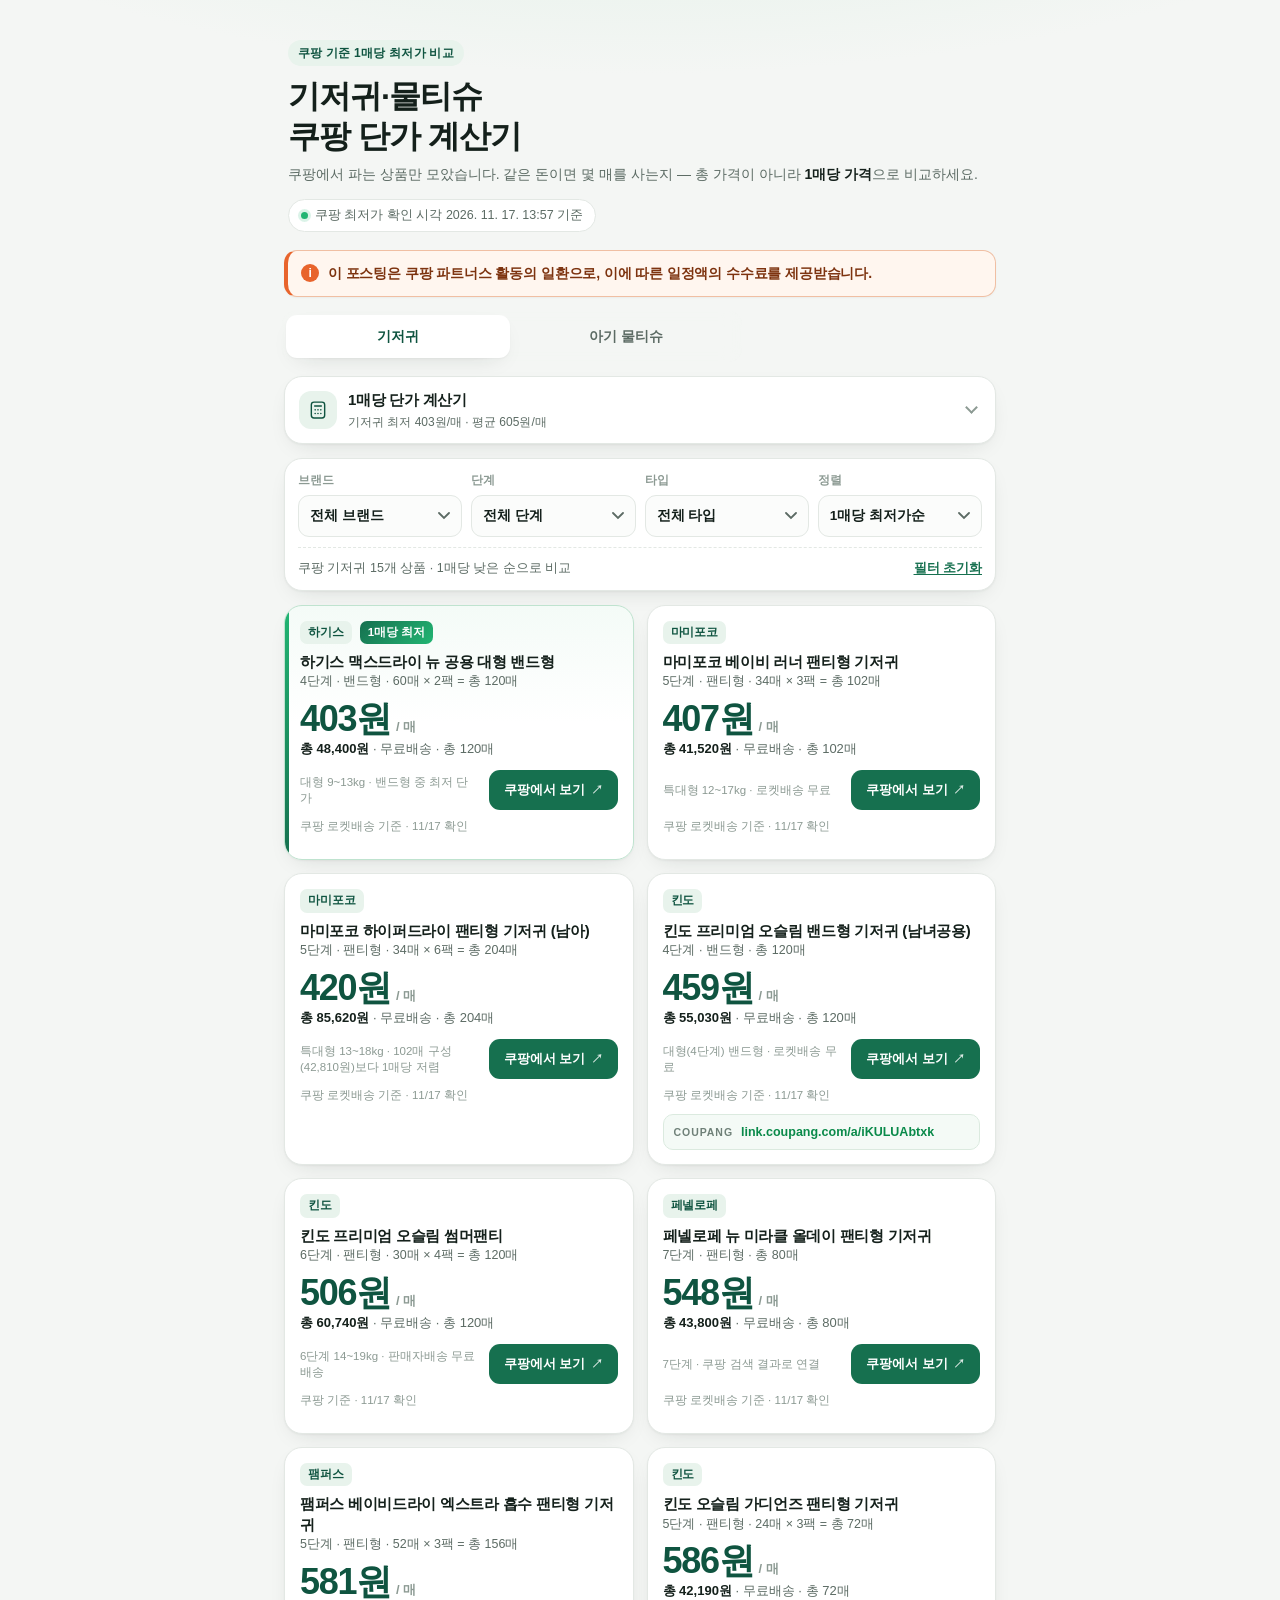
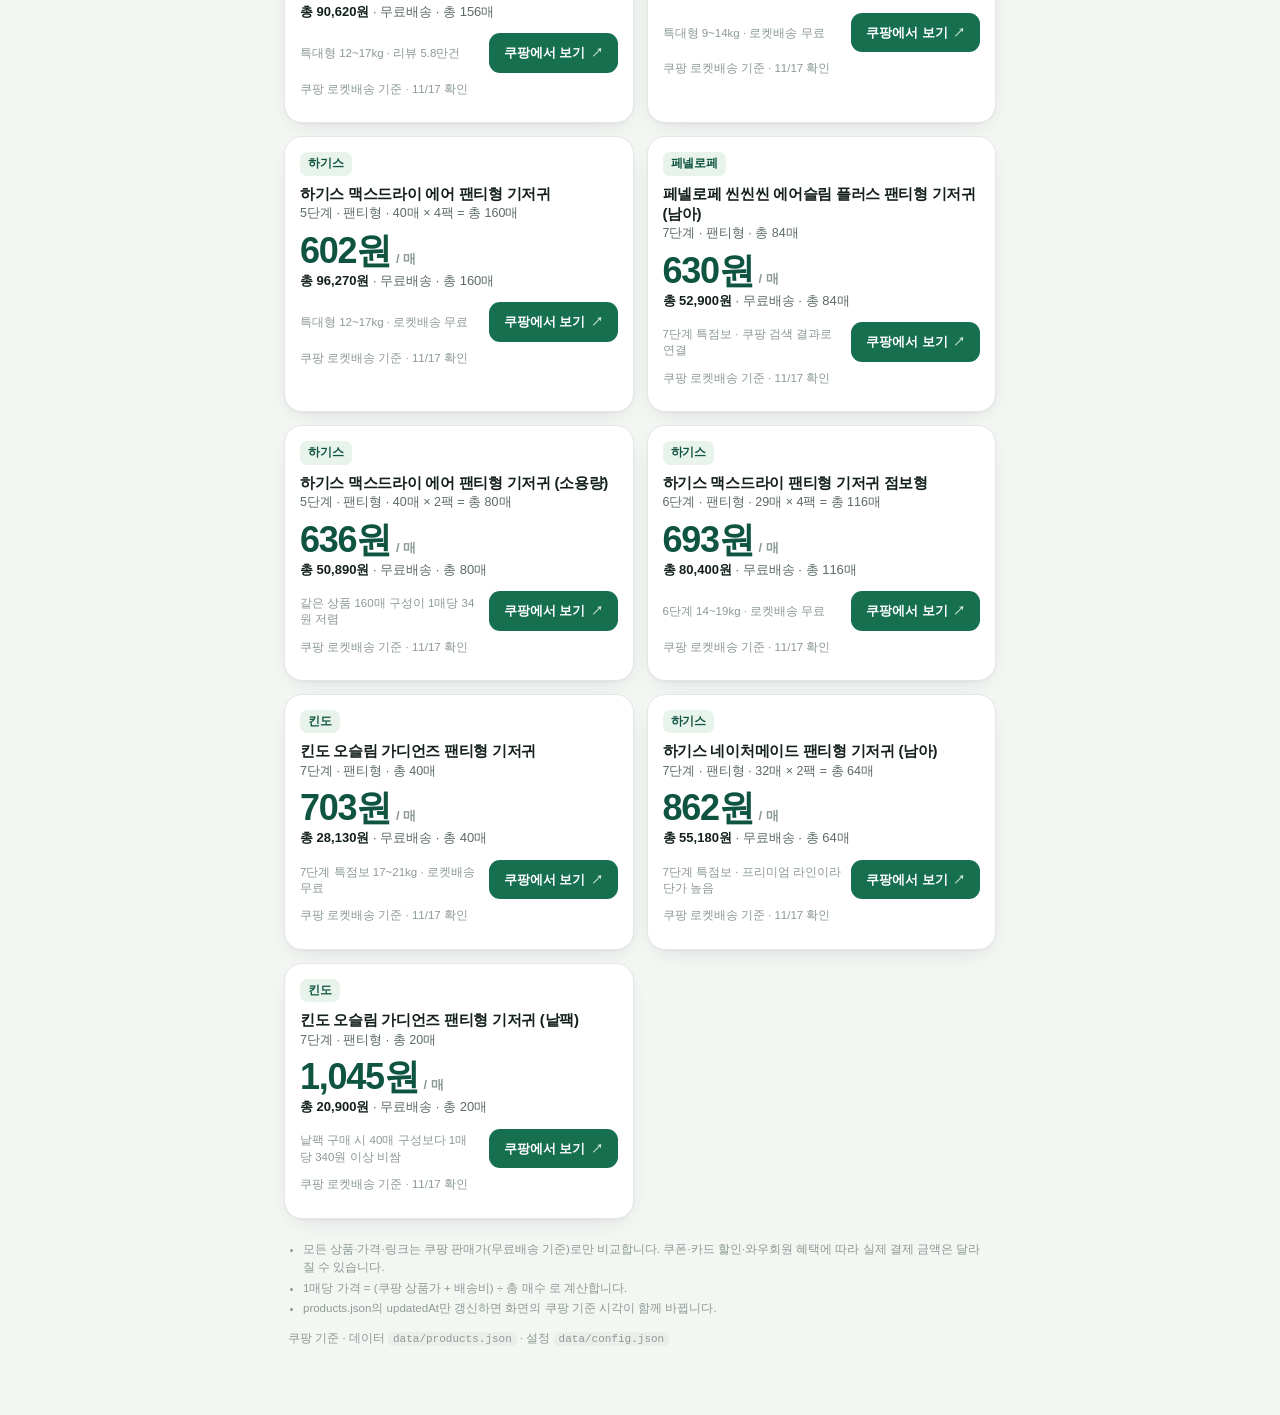
==== index.html @ 7a296650 "feat: SEO·Open Graph·JSON-LD 추가, 목록 위 접기형 1매당 단가 계산기로 개편 - index.html: title·description·keywords·ca" ====
<!DOCTYPE html>
<html lang="ko">
<head>
<meta charset="utf-8" />
<meta name="viewport" content="width=device-width, initial-scale=1, viewport-fit=cover" />
<title>기저귀·물티슈 1매당 단가 계산기 | 쿠팡 최저가 비교</title>
<meta name="description" content="쿠팡 기저귀·아기 물티슈 24개 상품을 1매당 가격으로 비교합니다. 마트 가격이나 장바구니 금액과 매수를 넣으면 1매당 단가를 바로 계산해 목록 최저가·평균과 견줘 보여 줍니다." />
<meta name="keywords" content="기저귀 단가 계산기, 기저귀 1매당 가격, 물티슈 단가 계산, 기저귀 최저가 비교, 쿠팡 기저귀 가격, 킨도 오슬림, 하기스, 팸퍼스, 아기 물티슈 가격" />
<meta name="robots" content="index,follow,max-image-preview:large" />
<meta name="theme-color" content="#1f7a5a" />
<link rel="canonical" href="https://diaper-deals-kr.vercel.app/" />

<meta property="og:type" content="website" />
<meta property="og:site_name" content="기저귀·물티슈 쿠팡 단가 비교" />
<meta property="og:locale" content="ko_KR" />
<meta property="og:title" content="기저귀·물티슈 1매당 단가 계산기 | 쿠팡 최저가 비교" />
<meta property="og:description" content="쿠팡 기저귀·아기 물티슈를 1매당 가격으로 비교하고, 마트 가격도 1매당 단가로 바로 계산해 최저가·평균과 견줘 보세요." />
<meta property="og:url" content="https://diaper-deals-kr.vercel.app/" />
<meta property="og:image" content="https://diaper-deals-kr.vercel.app/og-image.png" />
<meta property="og:image:type" content="image/png" />
<meta property="og:image:width" content="1200" />
<meta property="og:image:height" content="630" />
<meta property="og:image:alt" content="기저귀·물티슈 1매당 단가 계산기 미리보기" />

<meta name="twitter:card" content="summary_large_image" />
<meta name="twitter:title" content="기저귀·물티슈 1매당 단가 계산기 | 쿠팡 최저가 비교" />
<meta name="twitter:description" content="쿠팡 기저귀·아기 물티슈를 1매당 가격으로 비교하고, 마트 가격도 1매당 단가로 바로 계산해 보세요." />
<meta name="twitter:image" content="https://diaper-deals-kr.vercel.app/og-image.png" />
<meta name="twitter:image:alt" content="기저귀·물티슈 1매당 단가 계산기 미리보기" />

<link rel="icon" href="data:image/svg+xml,%3Csvg xmlns='http://www.w3.org/2000/svg' viewBox='0 0 100 100'%3E%3Ctext y='.9em' font-size='90'%3E%F0%9F%A7%B7%3C/text%3E%3C/svg%3E" />
<link rel="stylesheet" href="styles.css" />
<script type="application/ld+json">
{
  "@context": "https://schema.org",
  "@type": "WebApplication",
  "name": "기저귀·물티슈 1매당 단가 계산기",
  "alternateName": "기저귀·물티슈 쿠팡 단가 비교",
  "url": "https://diaper-deals-kr.vercel.app/",
  "description": "쿠팡에서 파는 기저귀와 아기 물티슈를 1매당 가격으로 비교하고, 마트 가격이나 장바구니 금액을 1매당 단가로 계산해 목록 최저가·평균과 견주는 웹 계산기입니다.",
  "image": "https://diaper-deals-kr.vercel.app/og-image.png",
  "applicationCategory": "UtilitiesApplication",
  "applicationSubCategory": "가격 비교 · 단가 계산",
  "operatingSystem": "Web (모바일·데스크톱)",
  "browserRequirements": "JavaScript",
  "inLanguage": "ko-KR",
  "isAccessibleForFree": true,
  "offers": {
    "@type": "Offer",
    "price": "0",
    "priceCurrency": "KRW"
  },
  "featureList": [
    "기저귀·아기 물티슈 1매당 가격 비교",
    "1매당 단가 직접 계산기",
    "브랜드·단계·타입 필터와 1매당 최저가 정렬",
    "쿠팡 상품 링크 연결과 쿠팡파트너스 고지"
  ]
}
</script>
</head>
<body>
<div class="wrap">
  <header class="hero">
    <p class="hero__eyebrow">쿠팡 기준 1매당 최저가 비교</p>
    <h1 class="hero__title">기저귀·물티슈<br />쿠팡 단가 계산기</h1>
    <p class="hero__desc">쿠팡에서 파는 상품만 모았습니다. 같은 돈이면 몇 매를 사는지 — 총 가격이 아니라 <strong>1매당 가격</strong>으로 비교하세요.</p>
    <div class="hero__meta">
      <span class="dot" aria-hidden="true"></span>
      <span id="updatedAt">불러오는 중…</span>
    </div>
  </header>

  <div id="partnersNotice" class="notice" hidden></div>

  <nav class="tabs" role="tablist" aria-label="카테고리">
    <button class="tab is-active" role="tab" aria-selected="true" data-category="diaper">기저귀</button>
    <button class="tab" role="tab" aria-selected="false" data-category="wipe">아기 물티슈</button>
  </nav>

  <section id="listView">
    <section class="calc" id="calcPanel" aria-labelledby="calcKicker">
      <button class="calc__toggle" id="calcToggle" type="button" aria-expanded="false" aria-controls="calcBody">
        <span class="calc__icon" aria-hidden="true">
          <svg viewBox="0 0 24 24" width="20" height="20" fill="none" stroke="#0f5440" stroke-width="1.7" stroke-linecap="round">
            <rect x="4" y="2.5" width="16" height="19" rx="3.2" />
            <path d="M8 7.2h8" />
            <circle cx="8.6" cy="11.8" r=".95" fill="#0f5440" stroke="none" />
            <circle cx="12" cy="11.8" r=".95" fill="#0f5440" stroke="none" />
            <circle cx="15.4" cy="11.8" r=".95" fill="#0f5440" stroke="none" />
            <circle cx="8.6" cy="16.2" r=".95" fill="#0f5440" stroke="none" />
            <circle cx="12" cy="16.2" r=".95" fill="#0f5440" stroke="none" />
            <circle cx="15.4" cy="16.2" r=".95" fill="#0f5440" stroke="none" />
          </svg>
        </span>
        <span class="calc__heading">
          <span class="calc__kicker" id="calcKicker">1매당 단가 계산기</span>
          <span class="calc__peek" id="calcPeek">마트 가격도 3초 만에 비교</span>
        </span>
        <span class="calc__chev" aria-hidden="true"></span>
      </button>

      <div class="calc__body" id="calcBody" hidden>
        <div class="calc__form">
          <label class="field field--wide">
            <span class="field__label">총 결제 금액(원, 배송비 포함)</span>
            <input id="calcPrice" class="input" type="number" inputmode="numeric" min="0" step="100" placeholder="예: 42900" />
          </label>

          <div class="calc__modes" role="group" aria-label="매수 입력 방식">
            <button class="calc__mode-btn is-active" type="button" data-mode="packs" aria-pressed="true">팩으로 입력</button>
            <button class="calc__mode-btn" type="button" data-mode="total" aria-pressed="false">총 매수로 입력</button>
          </div>

          <div class="calc__pairs" id="calcPackFields">
            <label class="field">
              <span class="field__label">팩당 매수</span>
              <input id="calcPerPack" class="input" type="number" inputmode="numeric" min="1" step="1" placeholder="예: 30" />
            </label>
            <label class="field">
              <span class="field__label">팩 수</span>
              <input id="calcPackCount" class="input" type="number" inputmode="numeric" min="1" step="1" value="1" />
            </label>
          </div>

          <label class="field field--wide" id="calcTotalField" hidden>
            <span class="field__label">총 매수</span>
            <input id="calcTotalCount" class="input" type="number" inputmode="numeric" min="1" step="1" placeholder="예: 120" />
          </label>
        </div>

        <div class="calc__result" id="calcResult" aria-live="polite">
          <p class="calc__hint">금액과 매수를 입력하면 1매당 가격과 비교 결과가 나옵니다.</p>
        </div>
        <p class="calc__basis" id="calcBasis"></p>
      </div>
    </section>

    <div class="filters" id="filters">
      <div class="filters__row">
        <label class="field">
          <span class="field__label">브랜드</span>
          <select id="filterBrand" class="select"></select>
        </label>
        <label class="field" id="stageField">
          <span class="field__label">단계</span>
          <select id="filterStage" class="select"></select>
        </label>
        <label class="field" id="typeField">
          <span class="field__label">타입</span>
          <select id="filterType" class="select"></select>
        </label>
        <label class="field" id="formField" hidden>
          <span class="field__label">형태</span>
          <select id="filterForm" class="select"></select>
        </label>
        <label class="field field--sort">
          <span class="field__label">정렬</span>
          <select id="sortBy" class="select">
            <option value="unit">1매당 최저가순</option>
            <option value="total">총 구매가순</option>
            <option value="updated">최신 갱신순</option>
          </select>
        </label>
      </div>
      <div class="filters__summary">
        <span id="resultCount">–</span>
        <button id="resetFilters" class="link" type="button">필터 초기화</button>
      </div>
    </div>

    <ul id="cards" class="cards" aria-live="polite"></ul>
    <p id="emptyState" class="empty" hidden>조건에 맞는 상품이 없습니다. 필터를 바꿔 보세요.</p>
  </section>

  <footer class="foot">
    <ul id="footNotes" class="foot__notes"></ul>
    <p class="foot__src">쿠팡 기준 · 데이터 <code>data/products.json</code> · 설정 <code>data/config.json</code></p>
  </footer>
</div>
<script src="app.js" defer></script>
</body>
</html>
---- styles.css ----
:root {
  --bg: #f4f6f4;
  --surface: #ffffff;
  --ink: #14201b;
  --ink-soft: #5c6b64;
  --ink-faint: #8c9a93;
  --line: #e3e8e4;
  --brand: #16704f;
  --brand-deep: #0f5440;
  --brand-tint: #e8f3ec;
  --accent: #e8642c;
  --accent-tint: #fdeee6;
  --radius: 18px;
  --shadow: 0 1px 2px rgba(20, 32, 27, .04), 0 8px 24px -12px rgba(20, 32, 27, .18);
}

* { box-sizing: border-box; }

/* .field 등 display 규칙이 [hidden]을 덮어쓰지 않도록 */
[hidden] { display: none !important; }

html { -webkit-text-size-adjust: 100%; }

body {
  margin: 0;
  background:
    radial-gradient(1200px 420px at 50% -220px, #dcefe3 0%, rgba(220, 239, 227, 0) 70%),
    var(--bg);
  color: var(--ink);
  font-family: -apple-system, BlinkMacSystemFont, "Apple SD Gothic Neo", "Pretendard",
    "Noto Sans KR", "Malgun Gothic", "Segoe UI", Roboto, sans-serif;
  font-size: 15px;
  line-height: 1.5;
  -webkit-font-smoothing: antialiased;
}

.wrap {
  max-width: 760px;
  margin: 0 auto;
  padding: 22px 16px calc(40px + env(safe-area-inset-bottom));
}

/* ---------- hero ---------- */
.hero { padding: 6px 4px 18px; }

.hero__eyebrow {
  display: inline-block;
  margin: 0 0 10px;
  padding: 4px 10px;
  border-radius: 999px;
  background: var(--brand-tint);
  color: var(--brand-deep);
  font-size: 12px;
  font-weight: 700;
  letter-spacing: .02em;
}

.hero__title {
  margin: 0 0 8px;
  font-size: 26px;
  line-height: 1.25;
  letter-spacing: -.03em;
  font-weight: 800;
}

.hero__desc {
  margin: 0 0 14px;
  color: var(--ink-soft);
  font-size: 14px;
}

.hero__desc strong { color: var(--ink); }

.hero__meta {
  display: inline-flex;
  align-items: center;
  gap: 7px;
  padding: 6px 12px;
  border-radius: 999px;
  background: #fff;
  border: 1px solid var(--line);
  color: var(--ink-soft);
  font-size: 12.5px;
  font-variant-numeric: tabular-nums;
}

.dot {
  width: 7px; height: 7px;
  border-radius: 50%;
  background: #22b573;
  box-shadow: 0 0 0 3px rgba(34, 181, 115, .16);
}

/* ---------- tabs ---------- */
.tabs {
  position: sticky;
  top: 0;
  z-index: 20;
  display: grid;
  grid-template-columns: repeat(2, 1fr);
  gap: 4px;
  margin: 0 -2px 14px;
  padding: 4px;
  background: rgba(244, 246, 244, .92);
  backdrop-filter: blur(10px);
  border-radius: 14px;
}

.tab {
  appearance: none;
  border: 0;
  background: transparent;
  color: var(--ink-soft);
  font: inherit;
  font-size: 14px;
  font-weight: 700;
  padding: 11px 6px;
  border-radius: 11px;
  cursor: pointer;
  transition: background .15s ease, color .15s ease, box-shadow .15s ease;
  white-space: nowrap;
}

.tab:hover { color: var(--ink); }

.tab.is-active {
  background: var(--surface);
  color: var(--brand-deep);
  box-shadow: var(--shadow);
}

/* ---------- notice (쿠팡 파트너스 필수 고지) ---------- */
.notice {
  position: relative;
  margin: 0 0 14px;
  padding: 12px 14px 12px 40px;
  border-radius: 13px;
  background: #fff6ef;
  border: 1px solid #f0bfa3;
  border-left: 4px solid var(--accent);
  color: #7d330f;
  font-size: 13.5px;
  font-weight: 700;
  line-height: 1.5;
  letter-spacing: -.01em;
  word-break: keep-all;
  box-shadow: 0 1px 2px rgba(20, 32, 27, .04);
}

.notice::before {
  content: "i";
  position: absolute;
  left: 13px;
  top: 50%;
  transform: translateY(-50%);
  width: 18px;
  height: 18px;
  border-radius: 50%;
  background: var(--accent);
  color: #fff;
  font-size: 12px;
  font-weight: 800;
  font-style: normal;
  line-height: 18px;
  text-align: center;
}

/* ---------- filters ---------- */
.filters {
  background: var(--surface);
  border: 1px solid var(--line);
  border-radius: var(--radius);
  padding: 13px 13px 10px;
  box-shadow: var(--shadow);
  margin-bottom: 14px;
}

.filters__row {
  display: grid;
  grid-template-columns: repeat(auto-fit, minmax(150px, 1fr));
  gap: 9px;
}

.field { display: flex; flex-direction: column; gap: 5px; min-width: 0; }

.field--wide { grid-column: span 2; }

.field__label {
  font-size: 11.5px;
  font-weight: 700;
  color: var(--ink-faint);
  letter-spacing: .01em;
}

.select, .input {
  width: 100%;
  appearance: none;
  padding: 10px 30px 10px 11px;
  border: 1px solid var(--line);
  border-radius: 11px;
  background: #fbfcfb url("data:image/svg+xml,%3Csvg xmlns='http://www.w3.org/2000/svg' width='12' height='8' viewBox='0 0 12 8'%3E%3Cpath d='M1 1l5 5 5-5' stroke='%235c6b64' stroke-width='1.8' fill='none' stroke-linecap='round'/%3E%3C/svg%3E") no-repeat right 11px center;
  color: var(--ink);
  font: inherit;
  font-size: 13.5px;
  font-weight: 600;
  cursor: pointer;
}

.input {
  appearance: auto;
  padding: 11px;
  background-image: none;
  cursor: text;
  font-weight: 600;
  font-variant-numeric: tabular-nums;
}

.select:focus-visible, .input:focus-visible, .tab:focus-visible, .buy:focus-visible, .link:focus-visible,
.calc__toggle:focus-visible, .calc__mode-btn:focus-visible {
  outline: 2px solid var(--brand);
  outline-offset: 2px;
}

.filters__summary {
  display: flex;
  align-items: center;
  justify-content: space-between;
  gap: 10px;
  margin-top: 10px;
  padding-top: 9px;
  border-top: 1px dashed var(--line);
  font-size: 12.5px;
  color: var(--ink-soft);
}

.link {
  border: 0;
  background: none;
  padding: 2px 0;
  color: var(--brand);
  font: inherit;
  font-size: 12.5px;
  font-weight: 700;
  cursor: pointer;
  text-decoration: underline;
  text-underline-offset: 2px;
}

/* ---------- cards ---------- */
.cards {
  list-style: none;
  margin: 0;
  padding: 0;
  display: grid;
  gap: 11px;
}

.card {
  position: relative;
  background: var(--surface);
  border: 1px solid var(--line);
  border-radius: var(--radius);
  padding: 15px 15px 14px;
  box-shadow: var(--shadow);
  overflow: hidden;
}

.card--best {
  border-color: #bfe3cf;
  background: linear-gradient(180deg, #f4fbf7 0%, #ffffff 46%);
}

.card--best::before {
  content: "";
  position: absolute;
  inset: 0 auto 0 0;
  width: 4px;
  background: linear-gradient(180deg, #22b573, #16704f);
}

.card__top {
  display: flex;
  align-items: flex-start;
  gap: 8px;
  margin-bottom: 8px;
}

.badge {
  flex: none;
  padding: 3px 8px;
  border-radius: 7px;
  background: var(--brand-tint);
  color: var(--brand-deep);
  font-size: 11.5px;
  font-weight: 800;
  letter-spacing: -.01em;
}

.badge--best {
  background: linear-gradient(135deg, #16704f, #22b573);
  color: #fff;
}

.badge--muted {
  background: #f1f3f1;
  color: var(--ink-soft);
}

.card__name {
  margin: 0;
  font-size: 15px;
  font-weight: 700;
  letter-spacing: -.02em;
  line-height: 1.35;
}

.card__spec {
  margin: 0 0 10px;
  color: var(--ink-soft);
  font-size: 12.5px;
  font-variant-numeric: tabular-nums;
}

.card__unit {
  display: flex;
  align-items: baseline;
  gap: 5px;
  margin: 0 0 2px;
}

.card__unit strong {
  font-size: 33px;
  line-height: 1;
  font-weight: 800;
  letter-spacing: -.035em;
  color: var(--brand-deep);
  font-variant-numeric: tabular-nums;
}

.card__unit span {
  font-size: 13px;
  font-weight: 700;
  color: var(--ink-faint);
}

.card__total {
  margin: 0 0 12px;
  font-size: 13px;
  color: var(--ink-soft);
  font-variant-numeric: tabular-nums;
}

.card__total b {
  color: var(--ink);
  font-weight: 700;
}

.card__foot {
  display: flex;
  align-items: center;
  justify-content: space-between;
  gap: 10px;
}

.card__note {
  font-size: 11.5px;
  color: var(--ink-faint);
  line-height: 1.4;
  min-width: 0;
}

/* 카드 안 제휴 링크 표기: COUPANG / link.coupang.com/... */
.card__partner {
  display: flex;
  align-items: baseline;
  gap: 8px;
  margin-top: 8px;
  padding: 8px 10px;
  border: 1px solid #dbeadf;
  border-radius: 10px;
  background: #f4faf6;
}

.card__partner-brand {
  flex: none;
  font-size: 10.5px;
  font-weight: 800;
  letter-spacing: .09em;
  color: #6f8078;
  line-height: 1.5;
}

.card__partner-url {
  min-width: 0;
  color: #0a8a4a;
  font-size: 12.5px;
  font-weight: 700;
  line-height: 1.45;
  text-decoration: none;
  word-break: break-all;
}

.card__partner-url:hover { text-decoration: underline; text-underline-offset: 2px; }

.card__partner-url:focus-visible {
  outline: 2px solid var(--brand);
  outline-offset: 2px;
  border-radius: 4px;
}

.buy {
  flex: none;
  display: inline-flex;
  align-items: center;
  gap: 5px;
  padding: 10px 15px;
  border-radius: 11px;
  background: var(--brand);
  color: #fff;
  font-size: 13px;
  font-weight: 700;
  text-decoration: none;
  white-space: nowrap;
  transition: background .15s ease, transform .1s ease;
}

.buy:hover { background: var(--brand-deep); }
.buy:active { transform: translateY(1px); }
.buy::after { content: "↗"; font-size: 12px; opacity: .85; }

.empty {
  margin: 26px 0;
  text-align: center;
  color: var(--ink-faint);
  font-size: 13.5px;
}

/* ---------- calculator (접기/펼치기 패널) ---------- */
.calc {
  margin-bottom: 14px;
  background: var(--surface);
  border: 1px solid var(--line);
  border-radius: var(--radius);
  box-shadow: var(--shadow);
  overflow: hidden;
}

.calc__toggle {
  display: flex;
  align-items: center;
  gap: 11px;
  width: 100%;
  padding: 12px 14px;
  border: 0;
  background: none;
  font: inherit;
  color: inherit;
  text-align: left;
  cursor: pointer;
}

.calc.is-open .calc__toggle { background: #f7faf8; }

.calc__icon {
  flex: none;
  width: 38px;
  height: 38px;
  border-radius: 12px;
  background: var(--brand-tint);
  display: grid;
  place-items: center;
  font-size: 18px;
  line-height: 1;
}

.calc__heading {
  display: flex;
  flex-direction: column;
  gap: 2px;
  flex: 1 1 auto;
  min-width: 0;
}

.calc__kicker {
  font-size: 15px;
  font-weight: 800;
  letter-spacing: -.02em;
  color: var(--ink);
}

.calc__toggle:hover .calc__kicker { color: var(--brand-deep); }

.calc__peek {
  font-size: 12px;
  color: var(--ink-soft);
  font-variant-numeric: tabular-nums;
  white-space: nowrap;
  overflow: hidden;
  text-overflow: ellipsis;
}

.calc__chev {
  flex: none;
  width: 9px;
  height: 9px;
  margin: -5px 5px 0 0;
  border-right: 2px solid var(--ink-faint);
  border-bottom: 2px solid var(--ink-faint);
  transform: rotate(45deg);
  transition: transform .18s ease, margin .18s ease;
}

.calc.is-open .calc__chev {
  transform: rotate(-135deg);
  margin-top: 5px;
}

.calc__body {
  padding: 13px 14px 14px;
  border-top: 1px solid var(--line);
  background: #fcfdfc;
}

.calc__form {
  display: grid;
  grid-template-columns: repeat(2, minmax(0, 1fr));
  gap: 9px;
  margin-bottom: 12px;
}

.calc__modes {
  grid-column: span 2;
  display: flex;
  gap: 4px;
  padding: 4px;
  margin-bottom: 2px;
  border-radius: 11px;
  background: #eef2ef;
}

.calc__mode-btn {
  flex: 1;
  appearance: none;
  border: 0;
  border-radius: 8px;
  background: transparent;
  color: var(--ink-soft);
  font: inherit;
  font-size: 12.5px;
  font-weight: 700;
  padding: 7px 4px;
  cursor: pointer;
  transition: background .15s ease, color .15s ease;
}

.calc__mode-btn.is-active {
  background: #fff;
  color: var(--brand-deep);
  box-shadow: 0 1px 2px rgba(20, 32, 27, .09);
}

.calc__pairs {
  grid-column: span 2;
  display: grid;
  grid-template-columns: repeat(2, minmax(0, 1fr));
  gap: 9px;
}

.calc__result {
  border-radius: 14px;
  background: #fff;
  border: 1px solid var(--line);
  padding: 14px;
}

.calc__hint {
  margin: 0;
  color: var(--ink-faint);
  font-size: 13px;
}

.calc__unit {
  display: flex;
  align-items: baseline;
  gap: 5px;
  margin: 0 0 4px;
}

.calc__unit strong {
  font-size: 30px;
  font-weight: 800;
  letter-spacing: -.035em;
  color: var(--brand-deep);
  font-variant-numeric: tabular-nums;
  line-height: 1.05;
}

.calc__unit span { font-size: 13px; font-weight: 700; color: var(--ink-faint); }

.calc__line {
  margin: 0;
  font-size: 13px;
  color: var(--ink-soft);
  font-variant-numeric: tabular-nums;
}

.calc__compare {
  display: grid;
  grid-template-columns: repeat(3, minmax(0, 1fr));
  gap: 7px;
  margin-top: 12px;
}

.calc__cmp {
  padding: 8px 9px;
  border: 1px solid var(--line);
  border-radius: 11px;
  background: #fbfcfb;
}

.calc__cmp span {
  display: block;
  font-size: 11px;
  font-weight: 700;
  color: var(--ink-faint);
  letter-spacing: -.01em;
}

.calc__cmp b {
  display: block;
  margin-top: 2px;
  font-size: 15px;
  font-weight: 800;
  letter-spacing: -.025em;
  font-variant-numeric: tabular-nums;
}

.calc__cmp--mine {
  background: var(--brand-tint);
  border-color: #bfe3cf;
}

.calc__cmp--mine b { color: var(--brand-deep); }
.calc__cmp--best b { color: #0d7a4d; }
.calc__cmp--avg b { color: var(--ink-soft); }

.calc__verdict {
  margin: 9px 0 0;
  padding: 9px 11px;
  border-radius: 10px;
  font-size: 13px;
  font-weight: 700;
  line-height: 1.45;
}

.calc__verdict--good { background: var(--brand-tint); color: var(--brand-deep); }
.calc__verdict--bad { background: var(--accent-tint); color: #8a3a12; }
.calc__verdict--even { background: #f1f3f1; color: var(--ink-soft); }

.calc__basis {
  margin: 11px 2px 0;
  color: var(--ink-faint);
  font-size: 11.5px;
  line-height: 1.45;
}

/* ---------- footer ---------- */
.foot {
  margin-top: 22px;
  padding: 0 4px;
  color: var(--ink-faint);
  font-size: 11.5px;
  line-height: 1.55;
}

.foot__notes {
  margin: 0 0 10px;
  padding-left: 15px;
}

.foot__notes li { margin-bottom: 3px; }

.foot__src code {
  background: #eceeec;
  border-radius: 5px;
  padding: 1px 5px;
  font-size: 11px;
}

/* ---------- wider screens ---------- */
@media (min-width: 700px) {
  .wrap { padding: 34px 24px 56px; }
  .hero__title { font-size: 32px; }
  .notice { font-size: 14px; }
  .tabs { max-width: 460px; }
  .cards { grid-template-columns: repeat(2, minmax(0, 1fr)); gap: 13px; }
  .card__unit strong { font-size: 36px; }
}

@media (prefers-reduced-motion: reduce) {
  * { transition: none !important; }
}
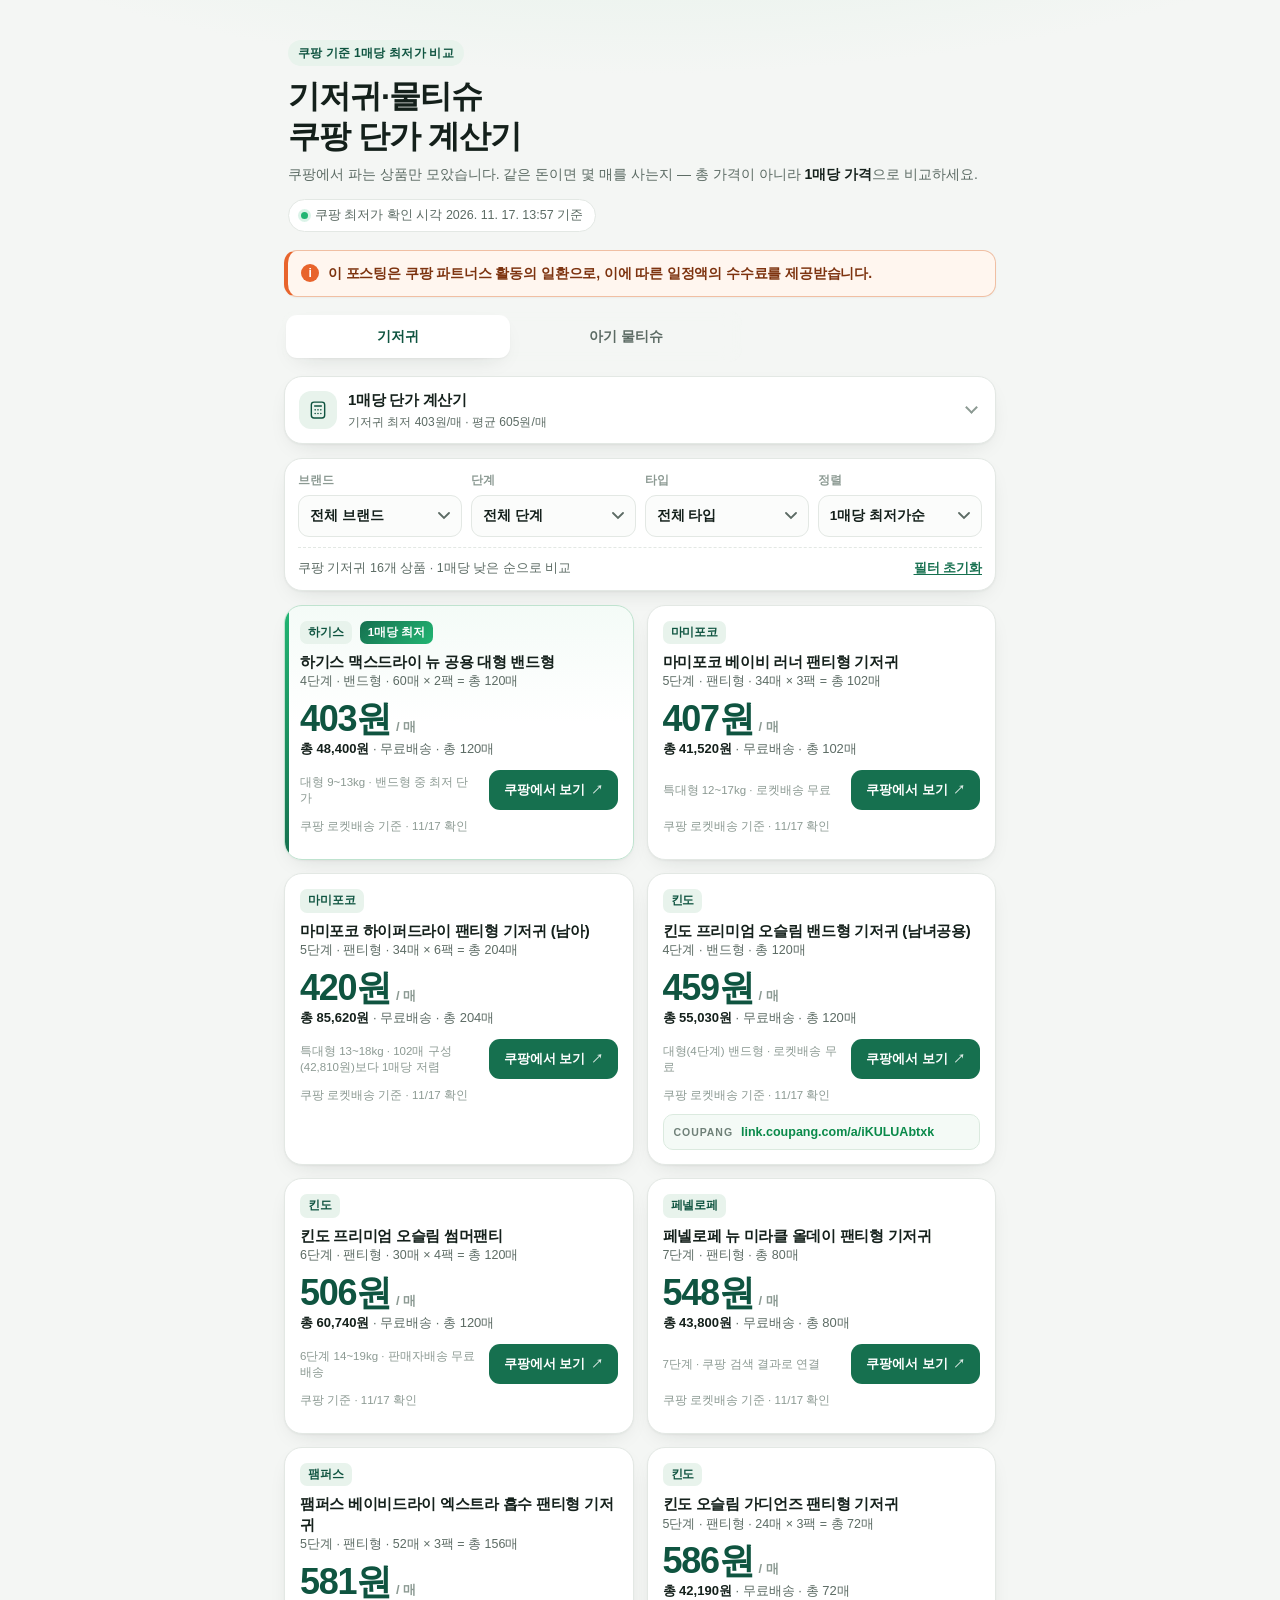
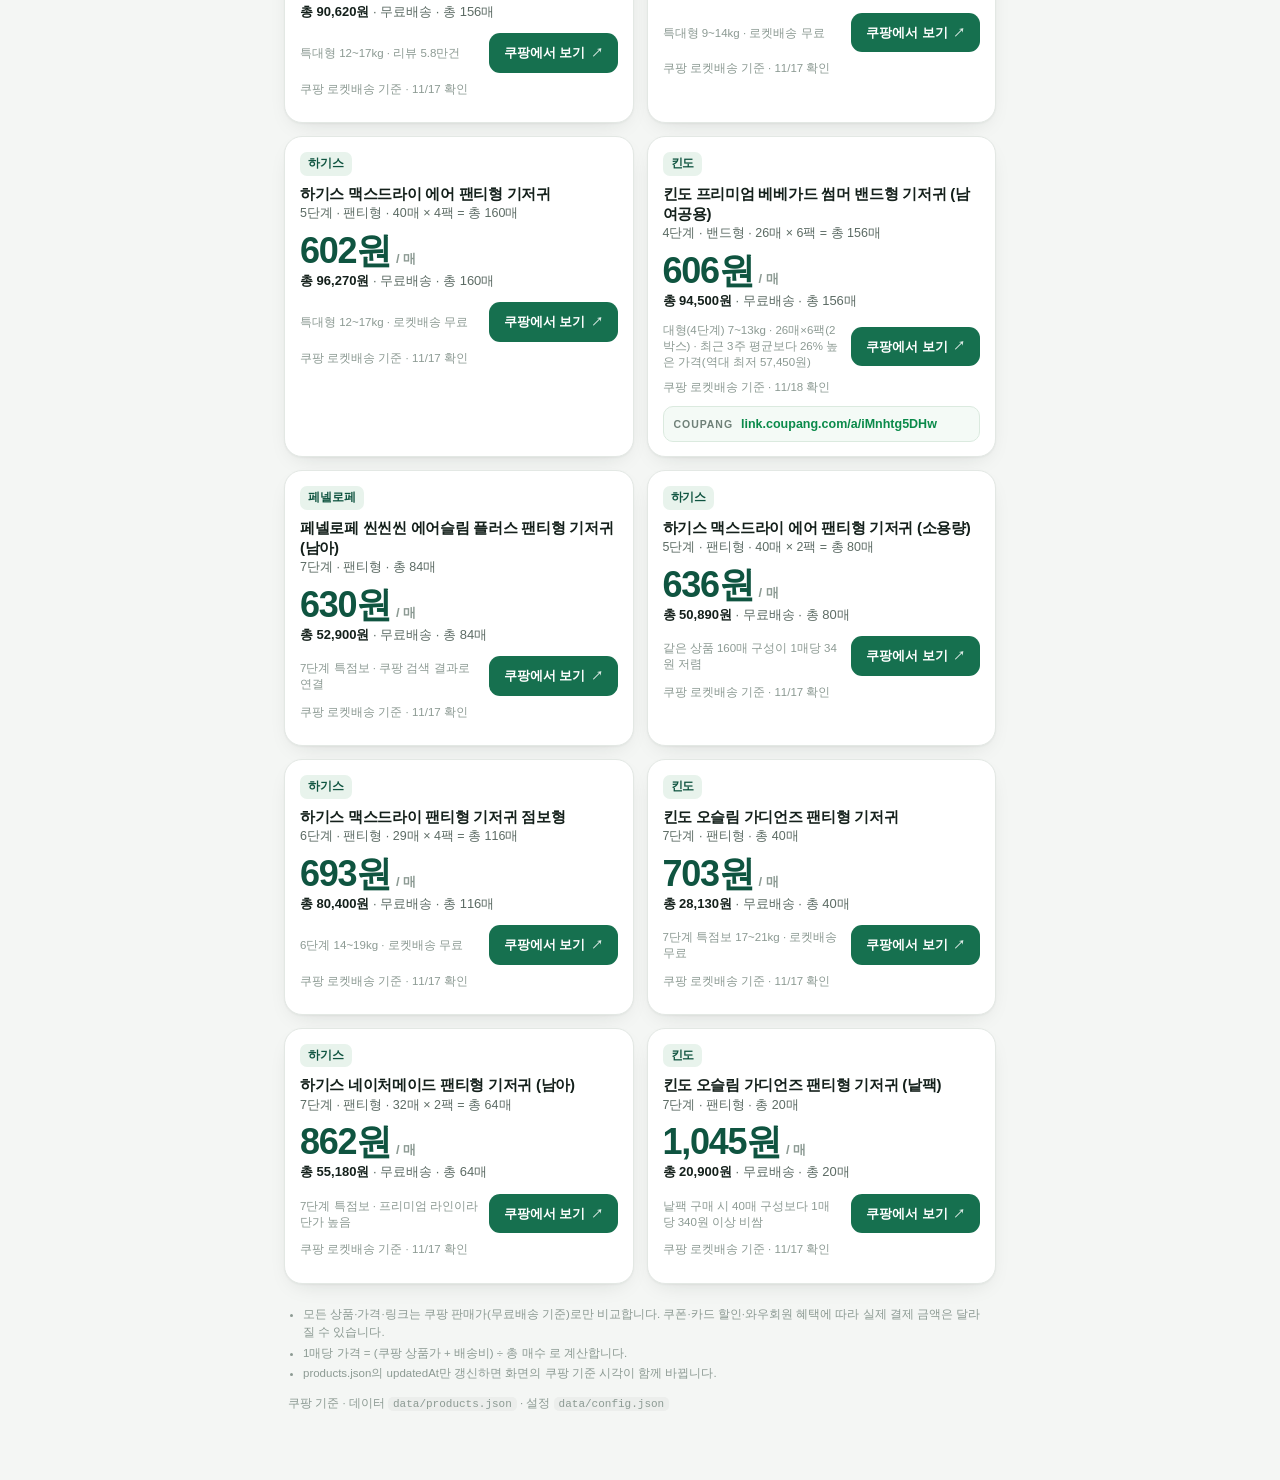
==== commit 94a36597: "feat: 쿠팡 제휴 링크 추가 (킨도 프리미엄 베베가드 썸머 밴드형 4단계 156매) 지성 님 발급 단축 링크(link.coupang.com/a/iMnhtg5DHw)의 실제 도착" ====
--- a/index.html
+++ b/index.html
@@ -4,9 +4,11 @@
 <meta charset="utf-8" />
 <meta name="viewport" content="width=device-width, initial-scale=1, viewport-fit=cover" />
 <title>기저귀·물티슈 1매당 단가 계산기 | 쿠팡 최저가 비교</title>
-<meta name="description" content="쿠팡 기저귀·아기 물티슈 24개 상품을 1매당 가격으로 비교합니다. 마트 가격이나 장바구니 금액과 매수를 넣으면 1매당 단가를 바로 계산해 목록 최저가·평균과 견줘 보여 줍니다." />
+<meta name="description" content="쿠팡 기저귀·아기 물티슈 25개 상품을 1매당 가격으로 비교합니다. 마트 가격이나 장바구니 금액과 매수를 넣으면 1매당 단가를 바로 계산해 목록 최저가·평균과 견줘 보여 줍니다." />
 <meta name="keywords" content="기저귀 단가 계산기, 기저귀 1매당 가격, 물티슈 단가 계산, 기저귀 최저가 비교, 쿠팡 기저귀 가격, 킨도 오슬림, 하기스, 팸퍼스, 아기 물티슈 가격" />
 <meta name="robots" content="index,follow,max-image-preview:large" />
+<meta name="google-site-verification" content="WgZFuekXiN2IawhgyNKxCXTxAtob-jbUG807TrkMvac" />
+<meta name="naver-site-verification" content="94057722a672eb5df94083b44a44af405ce519b6" />
 <meta name="theme-color" content="#1f7a5a" />
 <link rel="canonical" href="https://diaper-deals-kr.vercel.app/" />
 
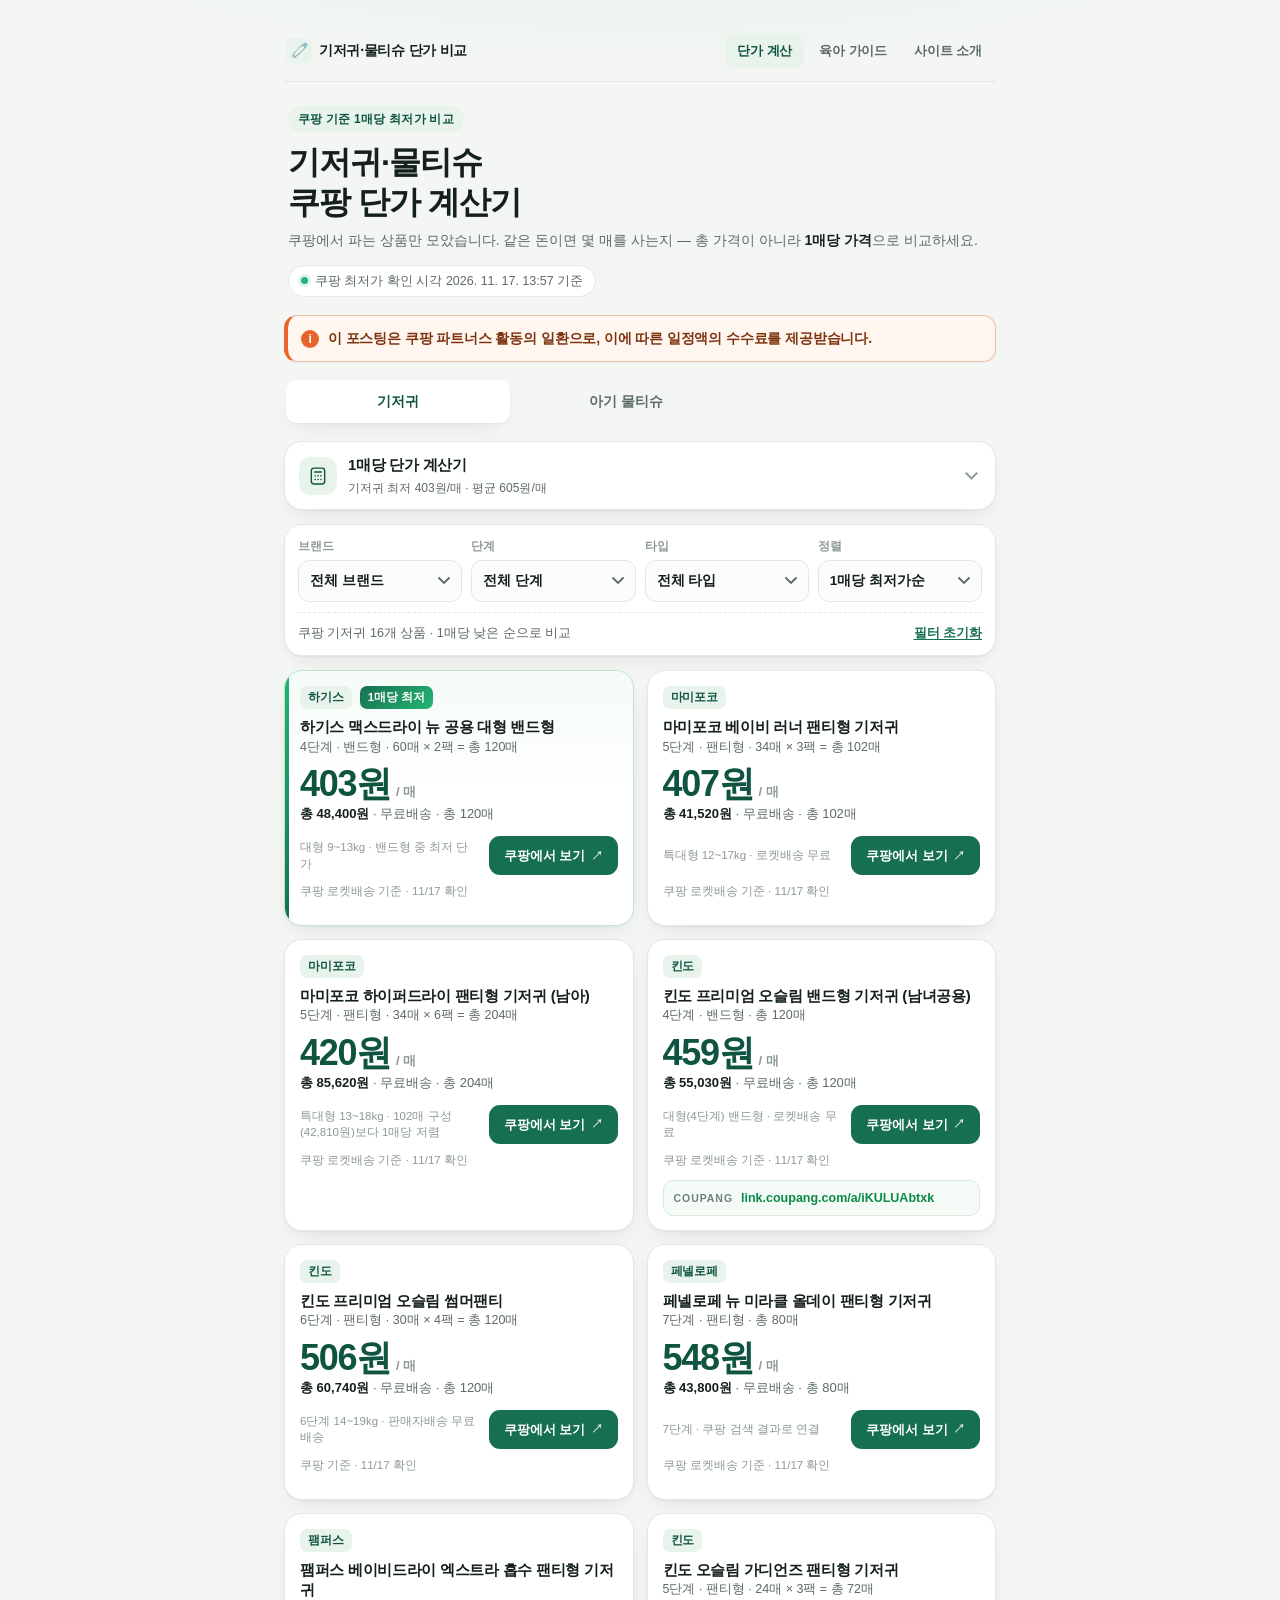
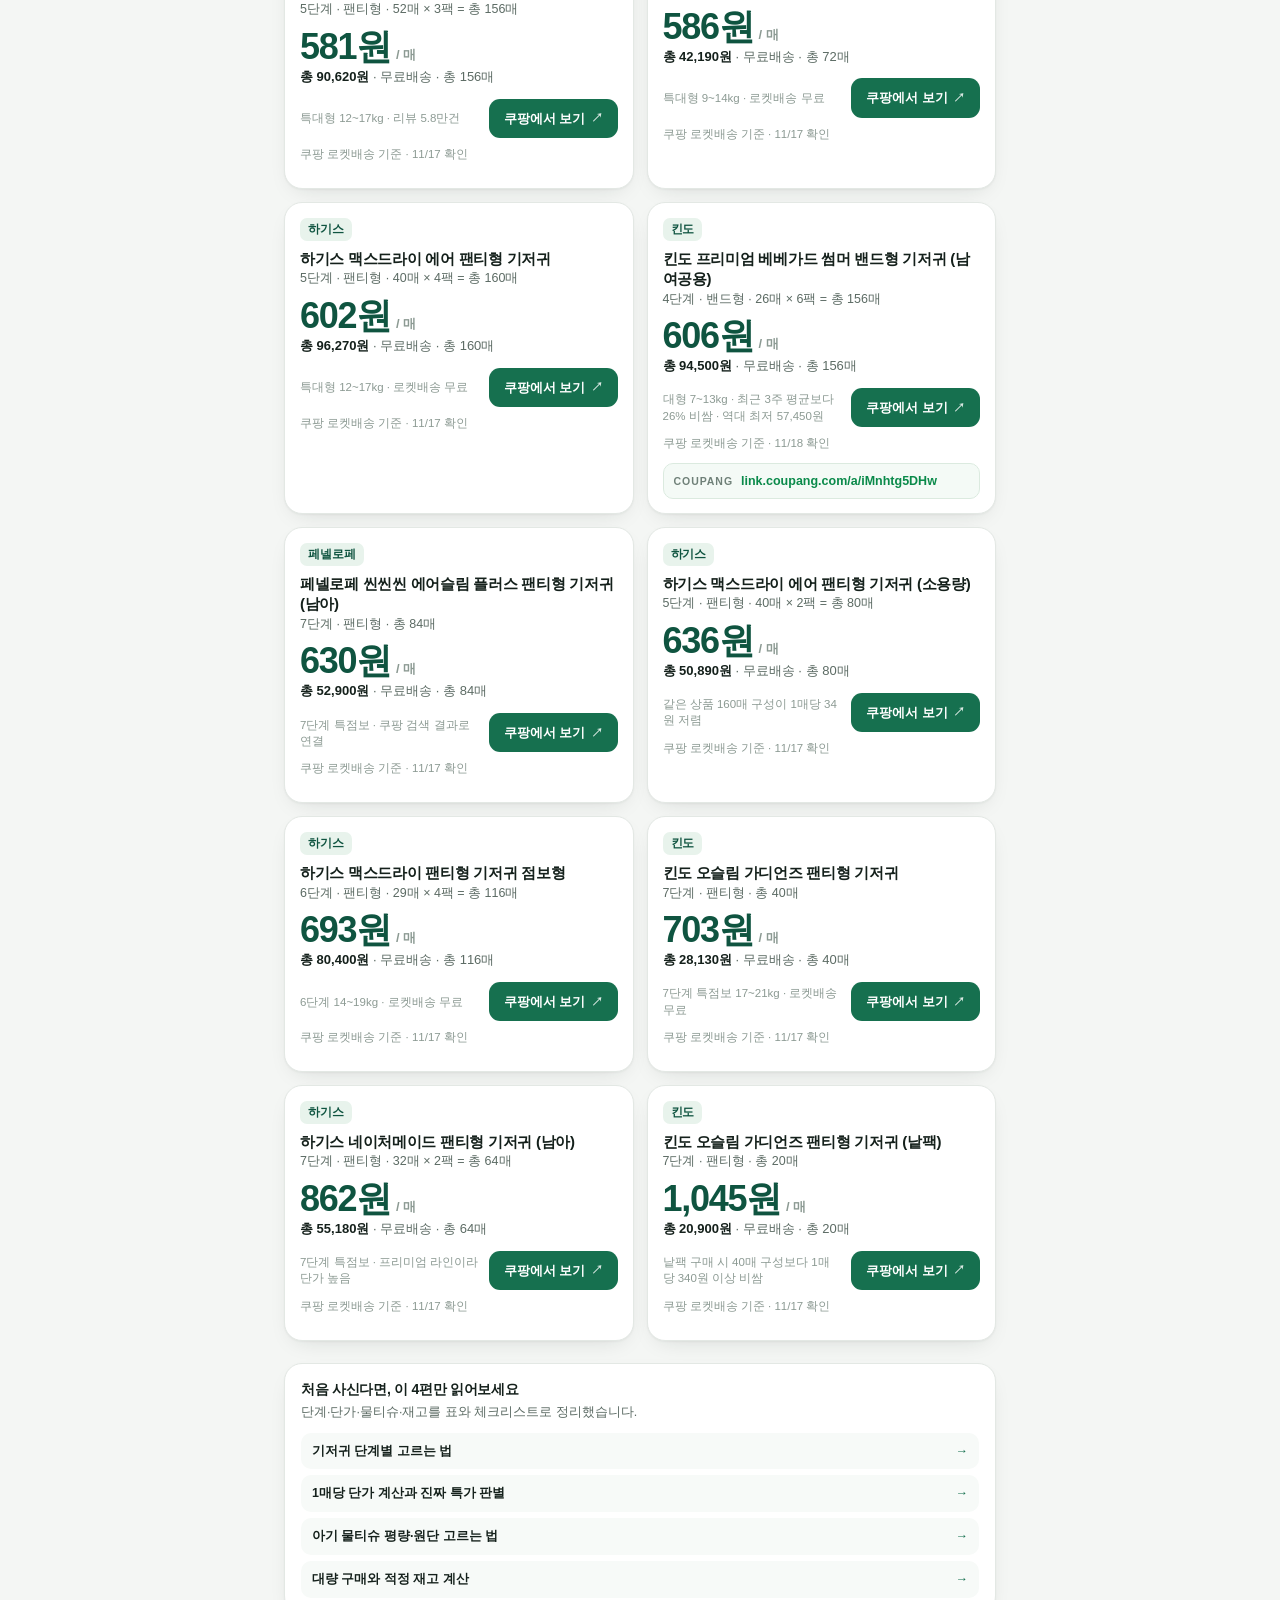
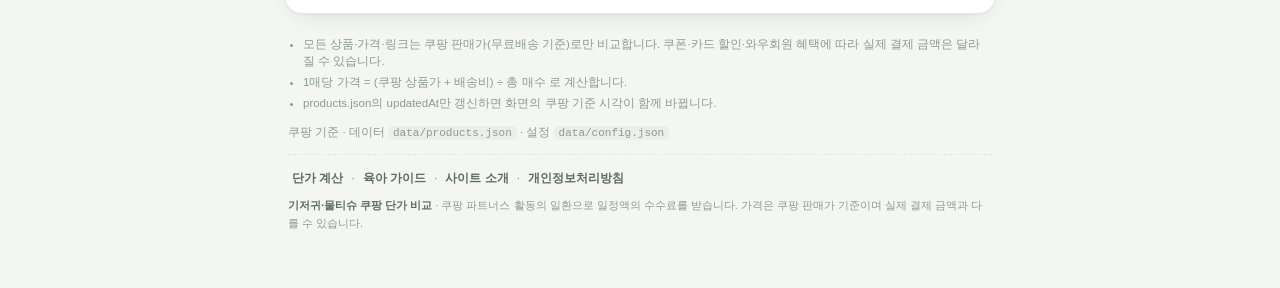
==== commit 9a12f4f9: "feat: 육아 가이드 4편·가이드 허브·사이트 소개·개인정보처리방침 추가 - guides/ 허브와 단계·단가·물티슈·재고 가이드 4편 신규 작성 (표·체크리스트·내부 링크·JSO" ====
--- a/index.html
+++ b/index.html
@@ -63,6 +63,15 @@
 </head>
 <body>
 <div class="wrap">
+  <header class="site-head">
+    <a class="site-head__brand" href="/"><span aria-hidden="true">🧷</span><span>기저귀·물티슈 단가 비교</span></a>
+    <nav class="site-head__links" aria-label="주요 메뉴">
+      <a href="/" aria-current="page">단가 계산</a>
+      <a href="/guides/">육아 가이드</a>
+      <a href="/about.html">사이트 소개</a>
+    </nav>
+  </header>
+
   <header class="hero">
     <p class="hero__eyebrow">쿠팡 기준 1매당 최저가 비교</p>
     <h1 class="hero__title">기저귀·물티슈<br />쿠팡 단가 계산기</h1>
@@ -175,9 +184,27 @@
     <p id="emptyState" class="empty" hidden>조건에 맞는 상품이 없습니다. 필터를 바꿔 보세요.</p>
   </section>
 
+  <section class="guide-strip" aria-labelledby="guideStripTitle">
+    <h2 class="guide-strip__title" id="guideStripTitle">처음 사신다면, 이 4편만 읽어보세요</h2>
+    <p class="guide-strip__desc">단계·단가·물티슈·재고를 표와 체크리스트로 정리했습니다.</p>
+    <ul class="guide-strip__list">
+      <li><a href="/guides/diaper-stage-guide.html">기저귀 단계별 고르는 법</a></li>
+      <li><a href="/guides/unit-price-guide.html">1매당 단가 계산과 진짜 특가 판별</a></li>
+      <li><a href="/guides/baby-wipes-guide.html">아기 물티슈 평량·원단 고르는 법</a></li>
+      <li><a href="/guides/diaper-stock-guide.html">대량 구매와 적정 재고 계산</a></li>
+    </ul>
+  </section>
+
   <footer class="foot">
     <ul id="footNotes" class="foot__notes"></ul>
     <p class="foot__src">쿠팡 기준 · 데이터 <code>data/products.json</code> · 설정 <code>data/config.json</code></p>
+    <nav class="foot__links" aria-label="사이트 정보">
+      <a href="/">단가 계산</a><span>·</span>
+      <a href="/guides/">육아 가이드</a><span>·</span>
+      <a href="/about.html">사이트 소개</a><span>·</span>
+      <a href="/privacy.html">개인정보처리방침</a>
+    </nav>
+    <p class="foot__copy"><strong>기저귀·물티슈 쿠팡 단가 비교</strong> · 쿠팡 파트너스 활동의 일환으로 일정액의 수수료를 받습니다. 가격은 쿠팡 판매가 기준이며 실제 결제 금액과 다를 수 있습니다.</p>
   </footer>
 </div>
 <script src="app.js" defer></script>
--- a/styles.css
+++ b/styles.css
@@ -697,6 +697,417 @@
   .card__unit strong { font-size: 36px; }
 }
 
+/* ---------- 상단 내비게이션 (모든 페이지 공통) ---------- */
+.site-head {
+  display: flex;
+  align-items: center;
+  justify-content: space-between;
+  flex-wrap: wrap;
+  gap: 8px 10px;
+  margin: 0 0 14px;
+  padding: 0 2px 12px;
+  border-bottom: 1px solid var(--line);
+}
+
+.site-head__brand {
+  display: inline-flex;
+  align-items: center;
+  gap: 7px;
+  color: var(--ink);
+  font-size: 13px;
+  font-weight: 800;
+  letter-spacing: -.02em;
+  text-decoration: none;
+  white-space: nowrap;
+}
+
+.site-head__brand span:first-child {
+  display: grid;
+  place-items: center;
+  width: 26px;
+  height: 26px;
+  border-radius: 8px;
+  background: var(--brand-tint);
+  font-size: 14px;
+}
+
+.site-head__brand:hover { color: var(--brand-deep); }
+
+.site-head__links {
+  display: flex;
+  align-items: center;
+  gap: 3px;
+}
+
+.site-head__links a {
+  padding: 6px 9px;
+  border-radius: 9px;
+  color: var(--ink-soft);
+  font-size: 12.5px;
+  font-weight: 700;
+  letter-spacing: -.01em;
+  text-decoration: none;
+  white-space: nowrap;
+  transition: background .15s ease, color .15s ease;
+}
+
+.site-head__links a:hover { background: var(--brand-tint); color: var(--brand-deep); }
+
+.site-head__links a[aria-current="page"] {
+  background: var(--brand-tint);
+  color: var(--brand-deep);
+}
+
+.site-head a:focus-visible,
+.foot__links a:focus-visible,
+.crumbs a:focus-visible,
+.toc a:focus-visible,
+.guide-card:focus-visible,
+.cta__btn:focus-visible {
+  outline: 2px solid var(--brand);
+  outline-offset: 2px;
+  border-radius: 6px;
+}
+
+/* ---------- 푸터 링크 (모든 페이지 공통) ---------- */
+.foot__links {
+  display: flex;
+  flex-wrap: wrap;
+  align-items: center;
+  gap: 3px 4px;
+  margin: 0 0 8px;
+  padding-top: 12px;
+  border-top: 1px dashed var(--line);
+  font-size: 12px;
+}
+
+.foot__links a {
+  color: var(--ink-soft);
+  font-weight: 700;
+  text-decoration: none;
+  padding: 2px 4px;
+  border-radius: 6px;
+}
+
+.foot__links a:hover { color: var(--brand-deep); background: var(--brand-tint); }
+.foot__links span { color: var(--ink-faint); }
+.foot__copy { margin: 0; font-size: 11px; color: var(--ink-faint); line-height: 1.6; }
+.foot__copy strong { color: var(--ink-soft); font-weight: 700; }
+
+/* ---------- 안내 글(가이드·정책) 공통 ---------- */
+.crumbs {
+  margin: 0 0 10px;
+  color: var(--ink-faint);
+  font-size: 12px;
+  line-height: 1.5;
+}
+
+.crumbs a { color: var(--ink-soft); text-decoration: none; font-weight: 600; }
+.crumbs a:hover { text-decoration: underline; text-underline-offset: 2px; }
+.crumbs span { margin: 0 5px; color: var(--line); }
+
+.page-head { padding: 4px 2px 14px; }
+
+.page-head__eyebrow {
+  display: inline-block;
+  margin: 0 0 9px;
+  padding: 4px 10px;
+  border-radius: 999px;
+  background: var(--brand-tint);
+  color: var(--brand-deep);
+  font-size: 11.5px;
+  font-weight: 800;
+  letter-spacing: .02em;
+}
+
+.page-head__title {
+  margin: 0 0 10px;
+  font-size: 24px;
+  line-height: 1.3;
+  letter-spacing: -.035em;
+  font-weight: 800;
+  word-break: keep-all;
+}
+
+.page-head__lead {
+  margin: 0 0 12px;
+  color: var(--ink-soft);
+  font-size: 14.5px;
+  line-height: 1.62;
+  word-break: keep-all;
+}
+
+.page-head__meta {
+  display: flex;
+  flex-wrap: wrap;
+  gap: 6px 12px;
+  color: var(--ink-faint);
+  font-size: 11.5px;
+  font-variant-numeric: tabular-nums;
+}
+
+.prose { font-size: 14.5px; line-height: 1.72; word-break: keep-all; }
+.prose > p { margin: 0 0 13px; color: #26332d; }
+.prose a { color: var(--brand); font-weight: 700; text-decoration: underline; text-underline-offset: 2px; text-decoration-thickness: 1px; }
+.prose a:hover { color: var(--brand-deep); }
+
+.prose h2 {
+  margin: 34px 0 11px;
+  font-size: 19px;
+  line-height: 1.4;
+  letter-spacing: -.03em;
+  font-weight: 800;
+  scroll-margin-top: 14px;
+}
+
+.prose h2::before {
+  content: "";
+  display: block;
+  width: 26px;
+  height: 3px;
+  margin-bottom: 9px;
+  border-radius: 2px;
+  background: linear-gradient(90deg, var(--brand), #22b573);
+}
+
+.prose h3 {
+  margin: 22px 0 8px;
+  font-size: 15.5px;
+  letter-spacing: -.02em;
+  font-weight: 800;
+  color: var(--ink);
+}
+
+.prose ul, .prose ol { margin: 0 0 14px; padding-left: 19px; }
+/* .prose ul 의 패딩보다 체크리스트 규칙이 우선하도록 */
+.prose .checklist { padding-left: 0; margin-left: 0; }
+.prose .checklist li { padding-left: 38px; }
+.prose .formula, .prose .callout, .prose .toc { margin-bottom: 16px; }
+.prose .table-wrap + p { margin-top: 0; }
+
+.prose li { margin-bottom: 6px; }
+.prose li::marker { color: var(--brand); font-weight: 700; }
+.prose strong { font-weight: 800; color: var(--ink); }
+.prose hr { border: 0; border-top: 1px dashed var(--line); margin: 26px 0; }
+.prose small { font-size: 12px; color: var(--ink-faint); }
+
+.prose code {
+  background: #eef2ef;
+  border-radius: 5px;
+  padding: 1px 5px;
+  font-size: 12.5px;
+  font-family: ui-monospace, SFMono-Regular, Menlo, monospace;
+}
+
+/* 목차 */
+.toc {
+  margin: 0 0 20px;
+  padding: 13px 15px;
+  border: 1px solid var(--line);
+  border-radius: 15px;
+  background: #fbfcfb;
+}
+.toc__title { margin: 0 0 8px; font-size: 11.5px; font-weight: 800; letter-spacing: .04em; color: var(--ink-faint); }
+.toc ol { margin: 0; padding-left: 17px; font-size: 13px; line-height: 1.7; }
+.toc li { margin-bottom: 1px; }
+.toc a { color: var(--ink-soft); font-weight: 600; text-decoration: none; }
+.toc a:hover { color: var(--brand-deep); text-decoration: underline; text-underline-offset: 2px; }
+
+/* 표 */
+.table-wrap {
+  margin: 0 0 16px;
+  overflow-x: auto;
+  -webkit-overflow-scrolling: touch;
+  border: 1px solid var(--line);
+  border-radius: 15px;
+  background: var(--surface);
+  box-shadow: 0 1px 2px rgba(20, 32, 27, .03);
+}
+.prose table { width: 100%; border-collapse: collapse; font-size: 12.5px; line-height: 1.55; }
+.prose caption {
+  caption-side: top;
+  padding: 10px 13px 0;
+  color: var(--ink-faint);
+  font-size: 11.5px;
+  text-align: left;
+}
+.prose th, .prose td { padding: 9px 11px; text-align: left; vertical-align: top; border-bottom: 1px solid var(--line); }
+.prose thead th { background: #f6faf7; color: var(--ink-soft); font-size: 11.5px; font-weight: 800; white-space: nowrap; }
+.prose tbody tr:last-child td { border-bottom: 0; }
+.prose td b, .prose td strong { font-variant-numeric: tabular-nums; }
+.prose .num { text-align: right; font-variant-numeric: tabular-nums; white-space: nowrap; }
+
+/* 강조 박스 */
+.callout {
+  margin: 0 0 16px;
+  padding: 13px 15px;
+  border-radius: 14px;
+  border: 1px solid #dbeadf;
+  background: #f4faf6;
+  font-size: 13.5px;
+  line-height: 1.65;
+  color: #1d3b2e;
+  word-break: keep-all;
+}
+.callout p { margin: 0 0 6px; color: inherit; }
+.callout p:last-child { margin-bottom: 0; }
+.callout__label { display: block; margin-bottom: 4px; font-size: 11.5px; font-weight: 800; letter-spacing: .02em; color: var(--brand-deep); }
+.callout--warn { border-color: #f0bfa3; background: #fff7f1; color: #7d330f; }
+.callout--warn .callout__label { color: #a24305; }
+.callout--note { border-color: var(--line); background: #f7f8f7; color: var(--ink-soft); }
+.callout--note .callout__label { color: var(--ink-soft); }
+
+/* 체크리스트 */
+.checklist { list-style: none; margin: 0 0 16px; padding: 0; }
+.checklist li {
+  position: relative;
+  margin: 0 0 7px;
+  padding: 9px 12px 9px 38px;
+  border: 1px solid var(--line);
+  border-radius: 12px;
+  background: var(--surface);
+  font-size: 13.5px;
+  line-height: 1.6;
+  color: #26332d;
+}
+.checklist li::before {
+  content: "";
+  position: absolute;
+  left: 13px;
+  top: 13px;
+  width: 14px;
+  height: 14px;
+  border-radius: 4px;
+  border: 1.6px solid #9dc7b1;
+  background: var(--brand-tint);
+}
+.checklist li::after {
+  content: "";
+  position: absolute;
+  left: 16.5px;
+  top: 15.5px;
+  width: 5px;
+  height: 8px;
+  border-right: 2px solid var(--brand);
+  border-bottom: 2px solid var(--brand);
+  transform: rotate(42deg);
+}
+.checklist li b { font-weight: 800; }
+
+/* 계산 예시 블록 */
+.formula {
+  margin: 0 0 16px;
+  padding: 13px 15px;
+  border-radius: 14px;
+  background: #0f5440;
+  color: #eafaf2;
+  font-size: 13.5px;
+  line-height: 1.7;
+  font-variant-numeric: tabular-nums;
+}
+.formula b { color: #fff; font-weight: 800; }
+.formula span { display: block; margin-top: 4px; color: #a9d7c2; font-size: 12px; }
+
+/* 가이드 목록 카드 */
+.guide-cards { list-style: none; margin: 0 0 18px; padding: 0; display: grid; gap: 11px; }
+.guide-card {
+  display: block;
+  padding: 15px 16px;
+  border: 1px solid var(--line);
+  border-radius: var(--radius);
+  background: var(--surface);
+  box-shadow: var(--shadow);
+  text-decoration: none;
+  color: inherit;
+  transition: border-color .15s ease, transform .12s ease;
+}
+.guide-card:hover { border-color: #bfe3cf; transform: translateY(-1px); }
+.guide-card__tag {
+  display: inline-block;
+  margin-bottom: 7px;
+  padding: 3px 8px;
+  border-radius: 7px;
+  background: var(--brand-tint);
+  color: var(--brand-deep);
+  font-size: 11px;
+  font-weight: 800;
+}
+.guide-card__title { margin: 0 0 5px; font-size: 15.5px; font-weight: 800; letter-spacing: -.025em; line-height: 1.4; color: var(--ink); }
+.guide-card__desc { margin: 0; color: var(--ink-soft); font-size: 13px; line-height: 1.6; word-break: keep-all; }
+.guide-card__meta { display: block; margin-top: 8px; color: var(--ink-faint); font-size: 11.5px; }
+
+/* 관련 글 / 다음 읽을거리 */
+.related { margin: 26px 0 0; padding-top: 16px; border-top: 1px dashed var(--line); }
+.related h2 { margin: 0 0 10px; font-size: 14px; letter-spacing: -.02em; }
+.related h2::before { display: none; }
+.related ul { list-style: none; margin: 0; padding: 0; display: grid; gap: 7px; }
+.related li { margin: 0; }
+.related a {
+  display: block;
+  padding: 11px 13px;
+  border: 1px solid var(--line);
+  border-radius: 12px;
+  background: #fff;
+  color: var(--ink);
+  font-size: 13px;
+  font-weight: 700;
+  text-decoration: none;
+  line-height: 1.5;
+}
+.related a:hover { border-color: #bfe3cf; color: var(--brand-deep); }
+.related a span { display: block; color: var(--ink-faint); font-size: 11.5px; font-weight: 600; margin-top: 2px; }
+
+/* 계산기로 이동 */
+.cta {
+  margin: 22px 0 0;
+  padding: 16px 17px;
+  border-radius: var(--radius);
+  background: linear-gradient(135deg, #0f5440 0%, #16704f 62%, #1e8a63 100%);
+  color: #eafaf2;
+  box-shadow: 0 10px 26px -16px rgba(15, 84, 64, .9);
+}
+.cta__title { margin: 0 0 5px; font-size: 15px; font-weight: 800; letter-spacing: -.02em; color: #fff; }
+.cta__desc { margin: 0 0 12px; font-size: 12.5px; line-height: 1.6; color: #c6e5d6; }
+.cta__btn {
+  display: inline-flex;
+  align-items: center;
+  gap: 6px;
+  padding: 10px 16px;
+  border-radius: 11px;
+  background: #fff;
+  color: var(--brand-deep);
+  font-size: 13px;
+  font-weight: 800;
+  text-decoration: none;
+}
+.cta__btn::after { content: "→"; font-size: 12px; }
+.cta__btn:hover { background: #eafaf2; }
+
+/* 메인 페이지 하단 가이드 스트립 */
+.guide-strip { margin: 22px 0 0; padding: 15px 16px; border: 1px solid var(--line); border-radius: var(--radius); background: var(--surface); box-shadow: var(--shadow); }
+.guide-strip__title { margin: 0 0 3px; font-size: 14px; font-weight: 800; letter-spacing: -.02em; }
+.guide-strip__desc { margin: 0 0 11px; color: var(--ink-soft); font-size: 12.5px; }
+.guide-strip__list { list-style: none; margin: 0; padding: 0; display: grid; gap: 6px; }
+.guide-strip__list a { display: flex; align-items: center; justify-content: space-between; gap: 10px; padding: 9px 11px; border-radius: 10px; background: #f7faf8; color: var(--ink); font-size: 12.5px; font-weight: 700; text-decoration: none; }
+.guide-strip__list a::after { content: "→"; color: var(--brand); font-weight: 800; }
+.guide-strip__list a:hover { background: var(--brand-tint); color: var(--brand-deep); }
+
+@media (min-width: 700px) {
+  .site-head { margin-bottom: 18px; padding-bottom: 13px; }
+  .site-head__brand { font-size: 14px; }
+  .site-head__links a { font-size: 13px; padding: 7px 12px; }
+  .page-head__title { font-size: 29px; }
+  .page-head__lead { font-size: 15.5px; }
+  .prose { font-size: 15px; }
+  .prose h2 { font-size: 21px; margin-top: 38px; }
+  .prose h3 { font-size: 16.5px; }
+  .prose table { font-size: 13px; }
+  .guide-cards { grid-template-columns: repeat(2, minmax(0, 1fr)); gap: 13px; }
+  .toc { padding: 15px 18px; }
+  .toc ol { columns: 2; column-gap: 22px; }
+  .related ul { grid-template-columns: repeat(2, minmax(0, 1fr)); }
+}
+
 @media (prefers-reduced-motion: reduce) {
   * { transition: none !important; }
 }
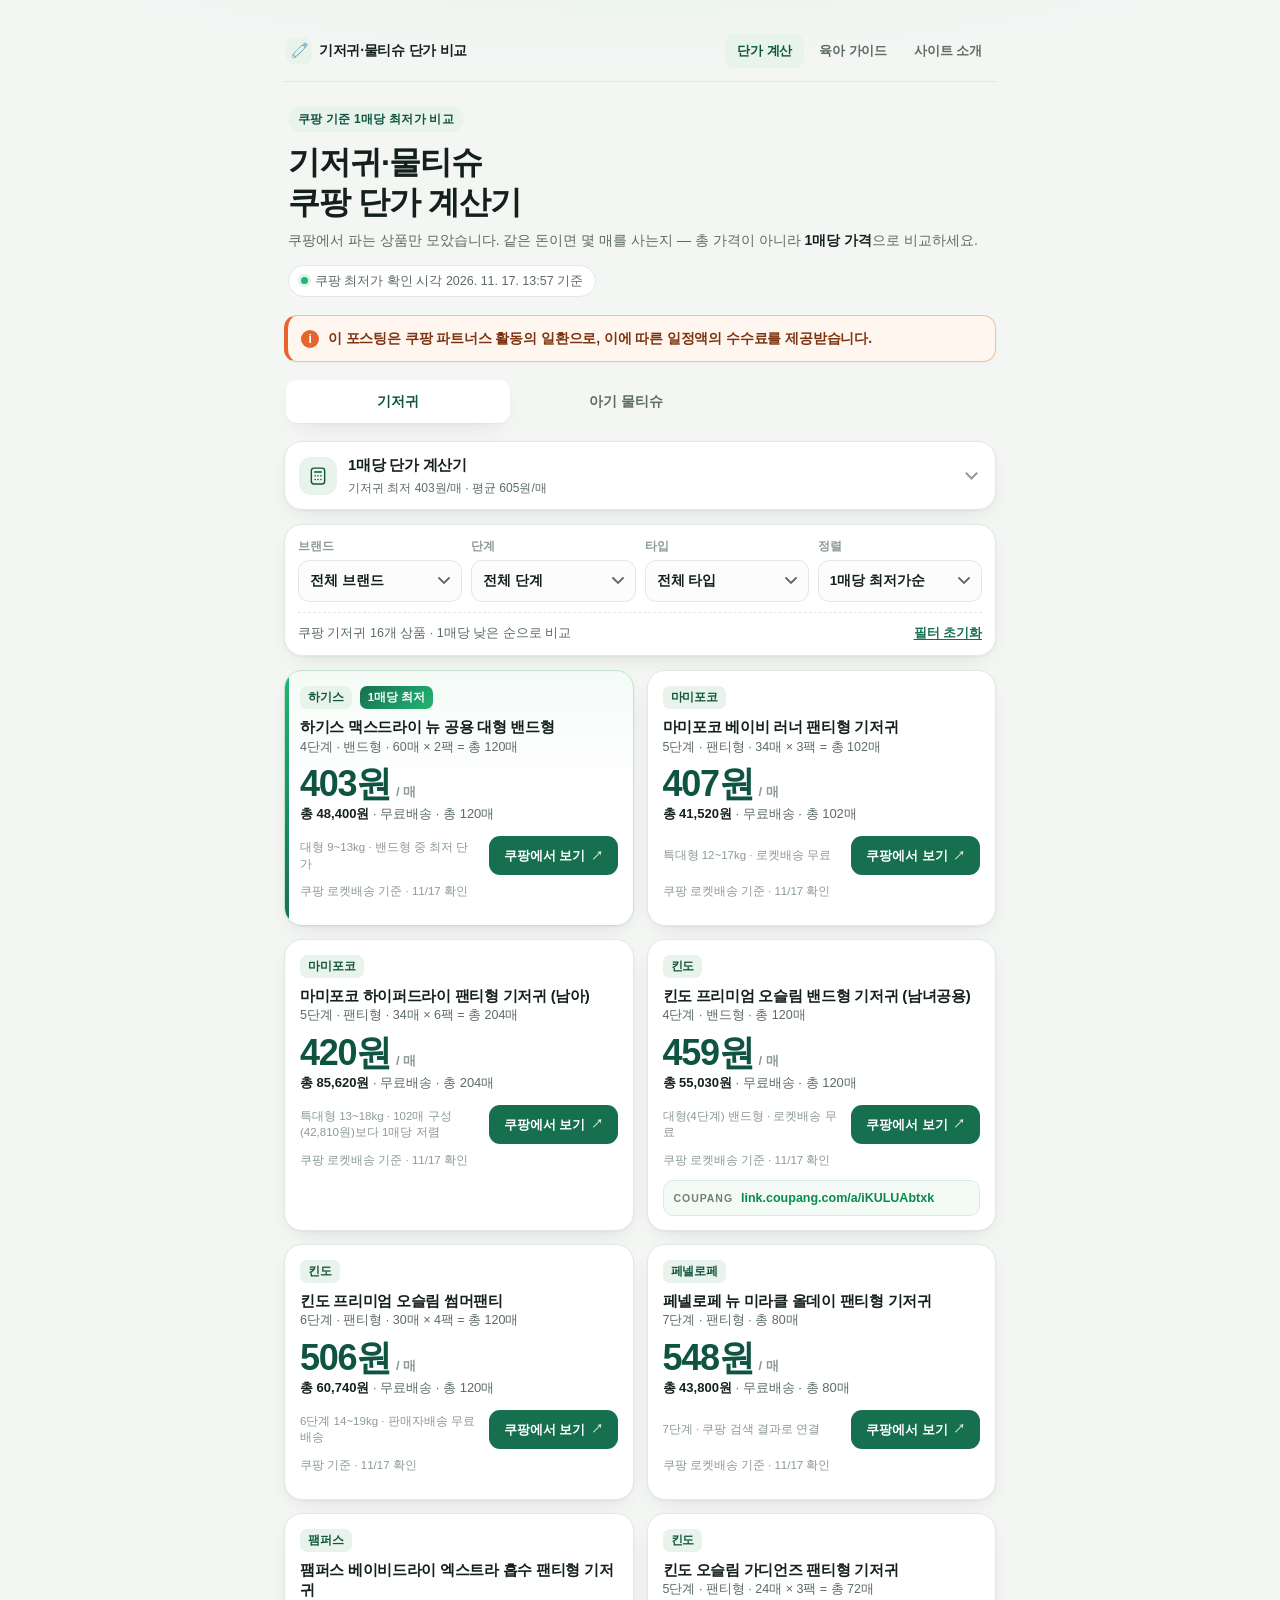
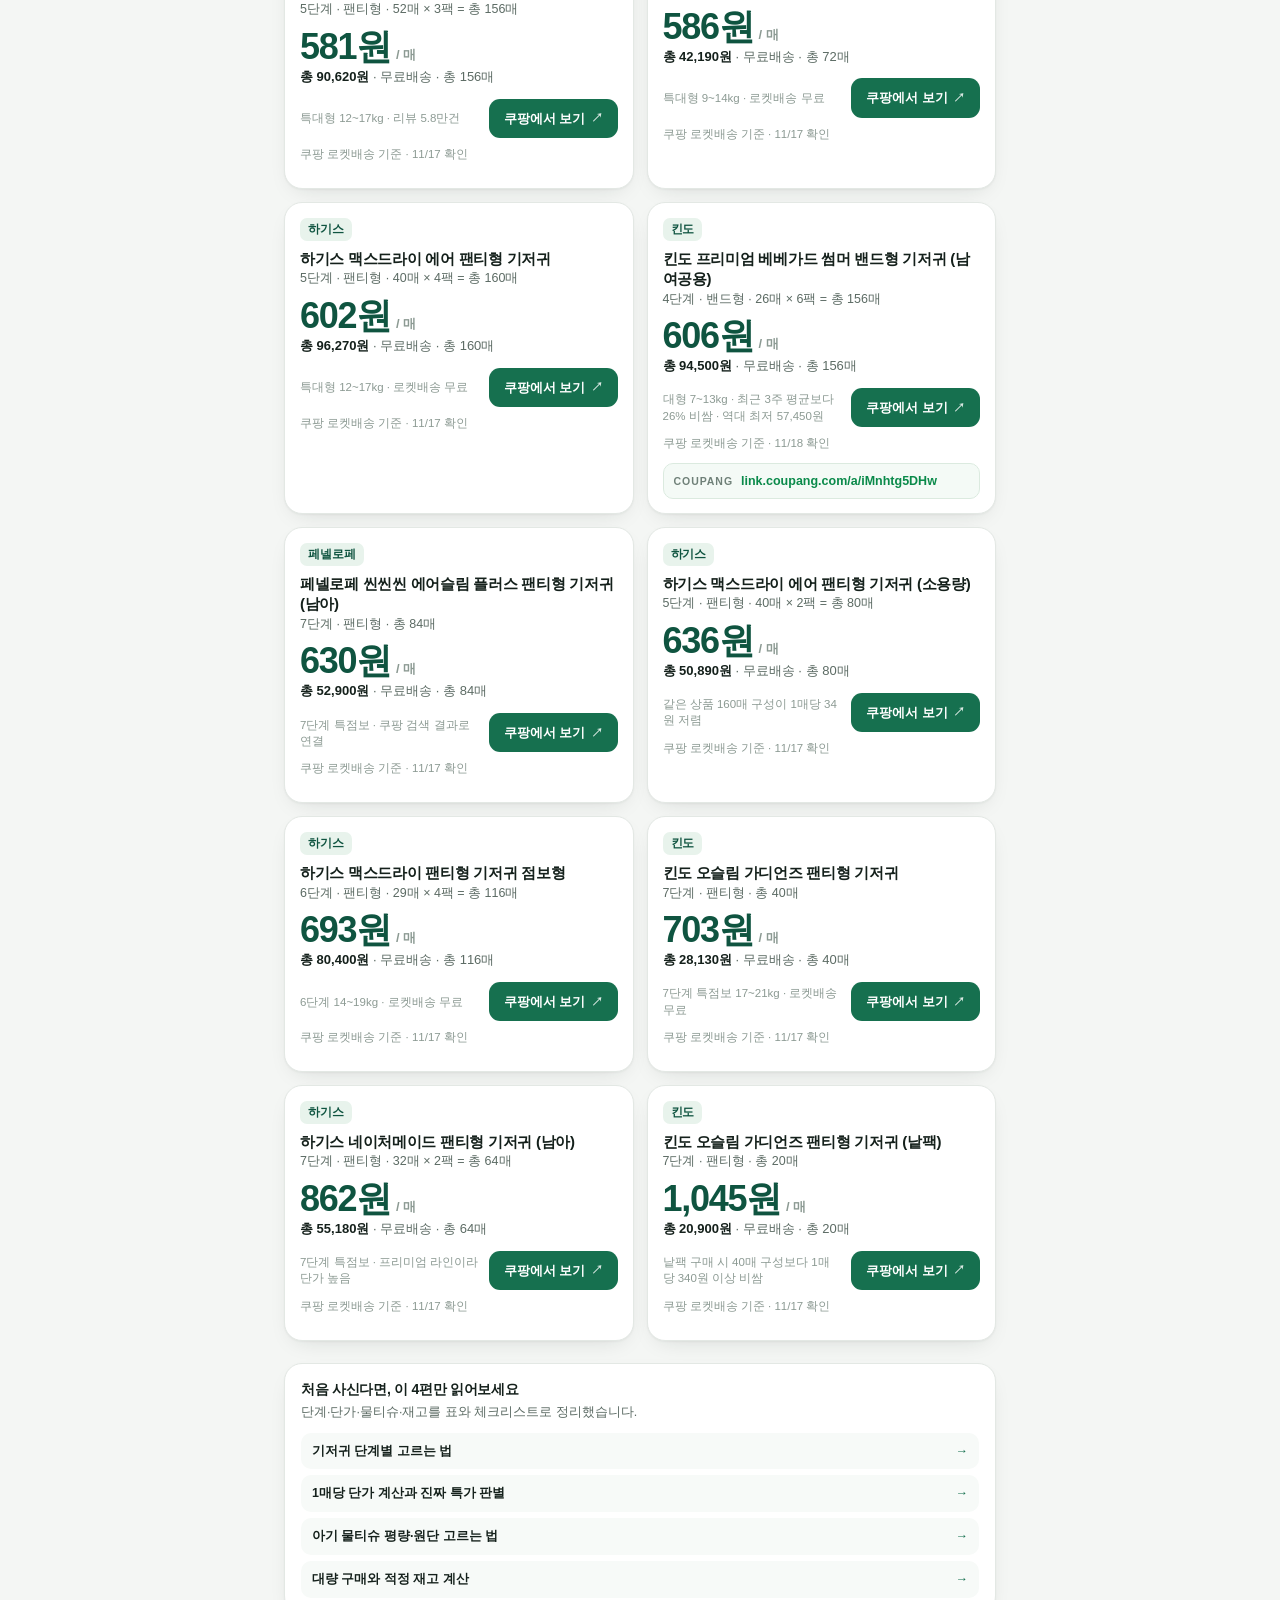
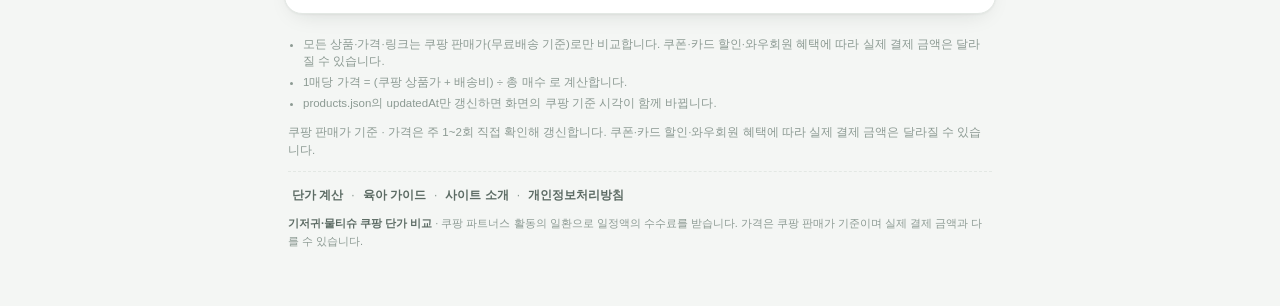
==== commit c3addd59: "chore: 메인 푸터의 내부 파일 경로 문구를 방문자용 안내로 교체" ====
--- a/index.html
+++ b/index.html
@@ -197,7 +197,7 @@
 
   <footer class="foot">
     <ul id="footNotes" class="foot__notes"></ul>
-    <p class="foot__src">쿠팡 기준 · 데이터 <code>data/products.json</code> · 설정 <code>data/config.json</code></p>
+    <p class="foot__src">쿠팡 판매가 기준 · 가격은 주 1~2회 직접 확인해 갱신합니다. 쿠폰·카드 할인·와우회원 혜택에 따라 실제 결제 금액은 달라질 수 있습니다.</p>
     <nav class="foot__links" aria-label="사이트 정보">
       <a href="/">단가 계산</a><span>·</span>
       <a href="/guides/">육아 가이드</a><span>·</span>
--- a/styles.css
+++ b/styles.css
@@ -932,7 +932,7 @@
   text-align: left;
 }
 .prose th, .prose td { padding: 9px 11px; text-align: left; vertical-align: top; border-bottom: 1px solid var(--line); }
-.prose thead th { background: #f6faf7; color: var(--ink-soft); font-size: 11.5px; font-weight: 800; white-space: nowrap; }
+.prose thead th { background: #f6faf7; color: var(--ink-soft); font-size: 11.5px; font-weight: 800; line-height: 1.45; }
 .prose tbody tr:last-child td { border-bottom: 0; }
 .prose td b, .prose td strong { font-variant-numeric: tabular-nums; }
 .prose .num { text-align: right; font-variant-numeric: tabular-nums; white-space: nowrap; }
@@ -1108,6 +1108,12 @@
   .related ul { grid-template-columns: repeat(2, minmax(0, 1fr)); }
 }
 
+@media (max-width: 480px) {
+  .prose table { font-size: 12px; }
+  .prose th, .prose td { padding: 8px 9px; }
+  .page-head__title { font-size: 22px; }
+}
+
 @media (prefers-reduced-motion: reduce) {
   * { transition: none !important; }
 }
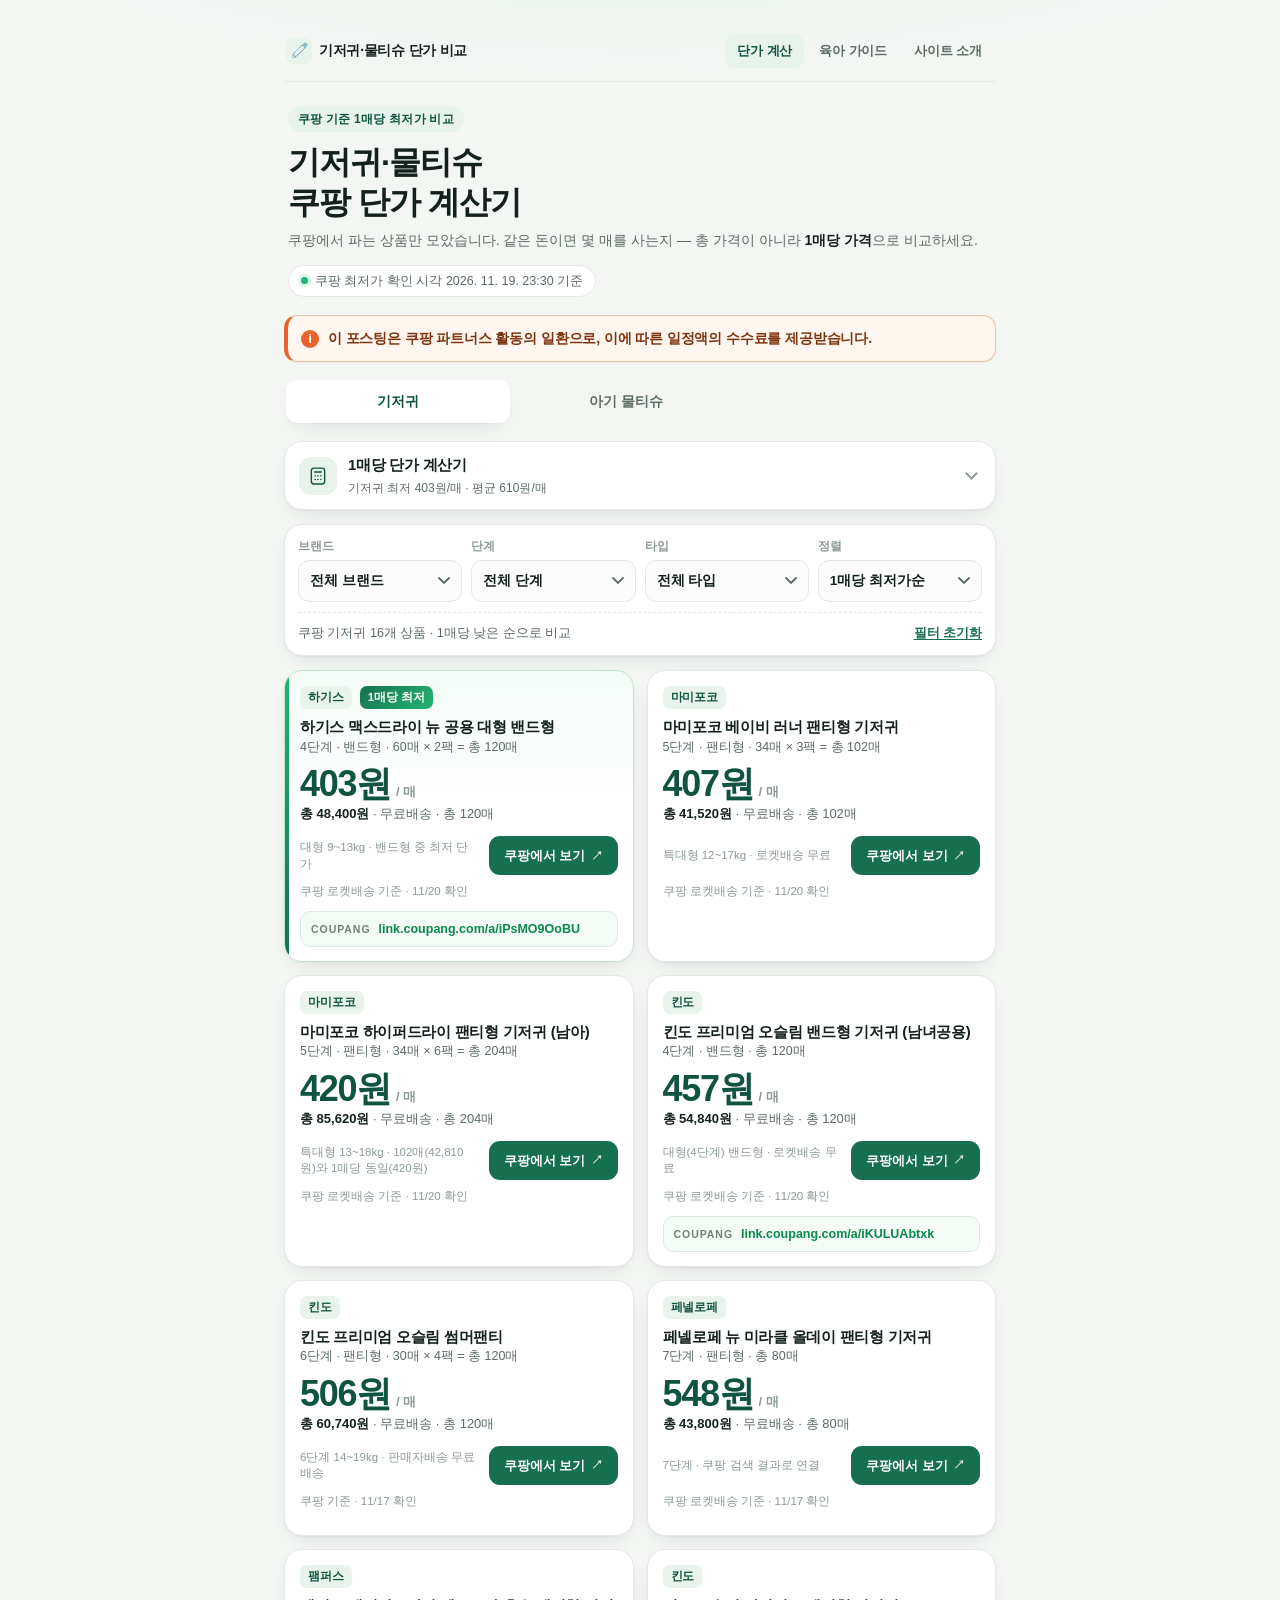
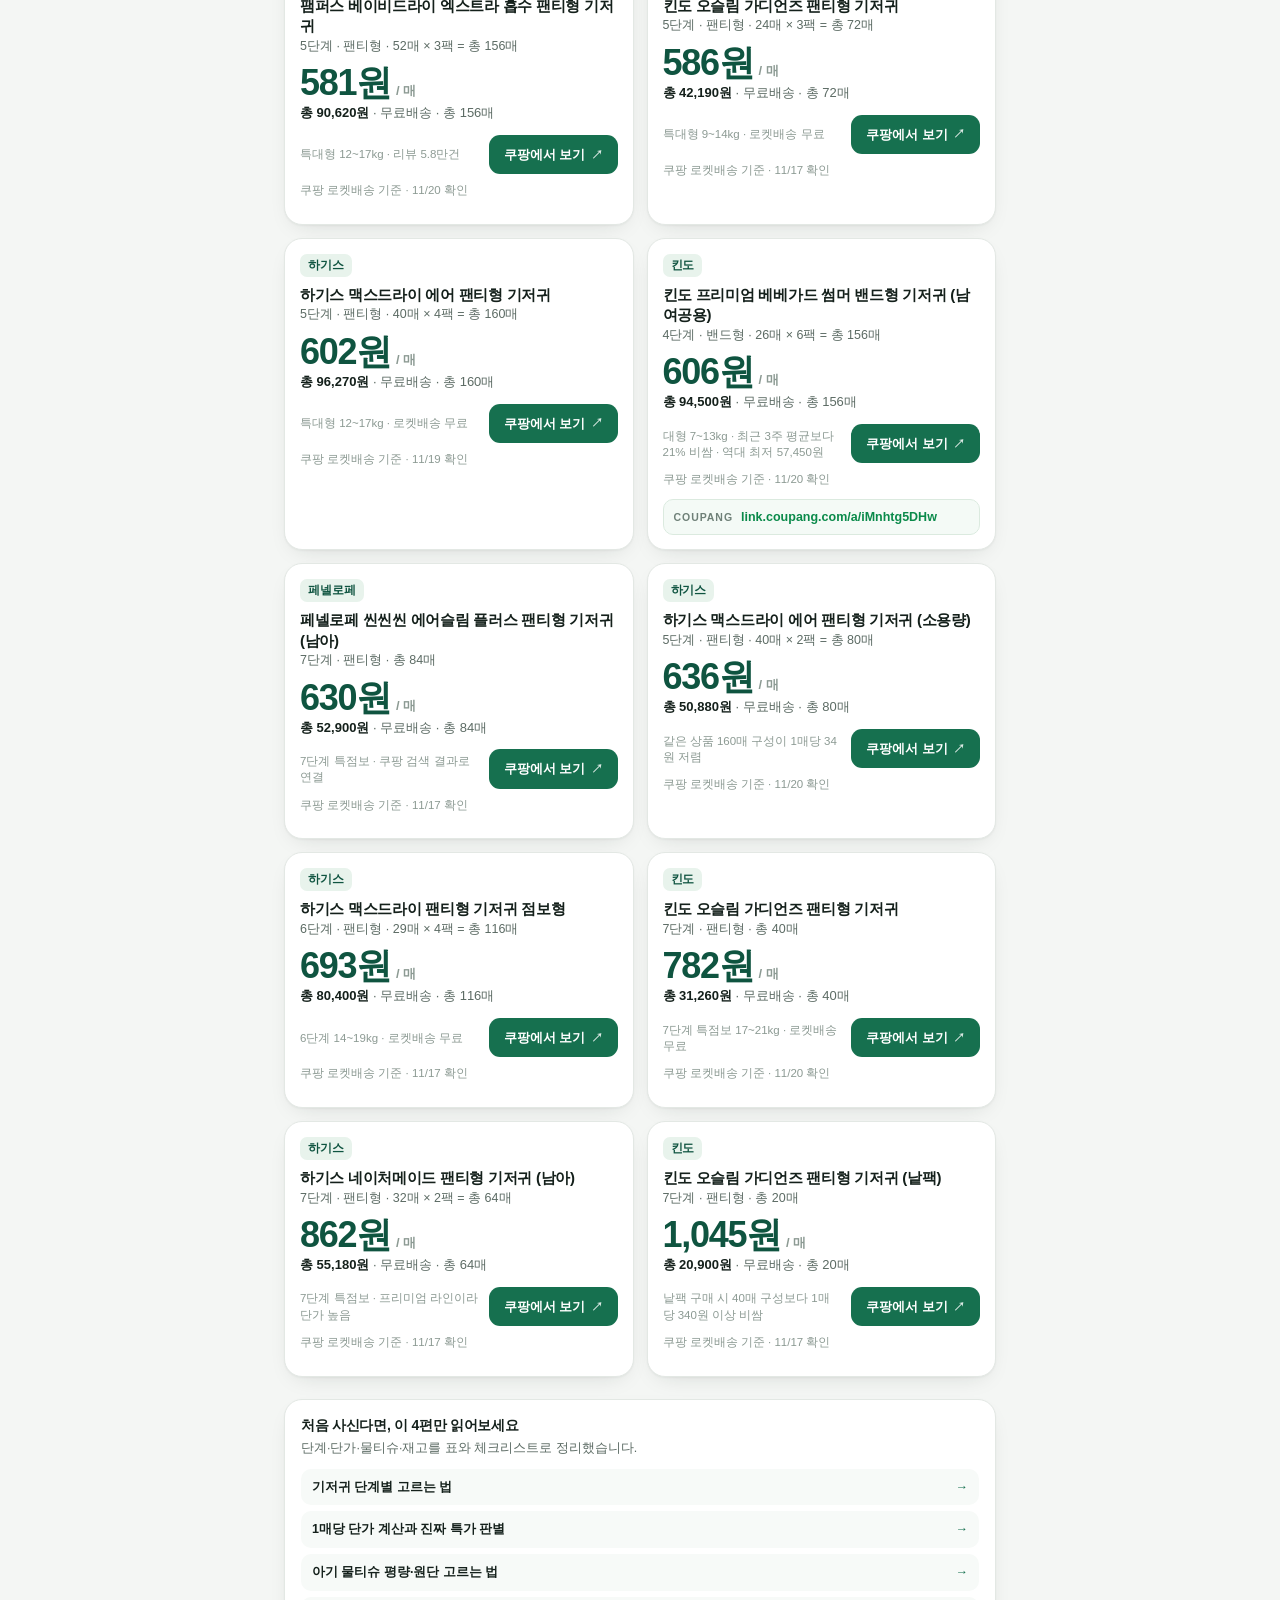
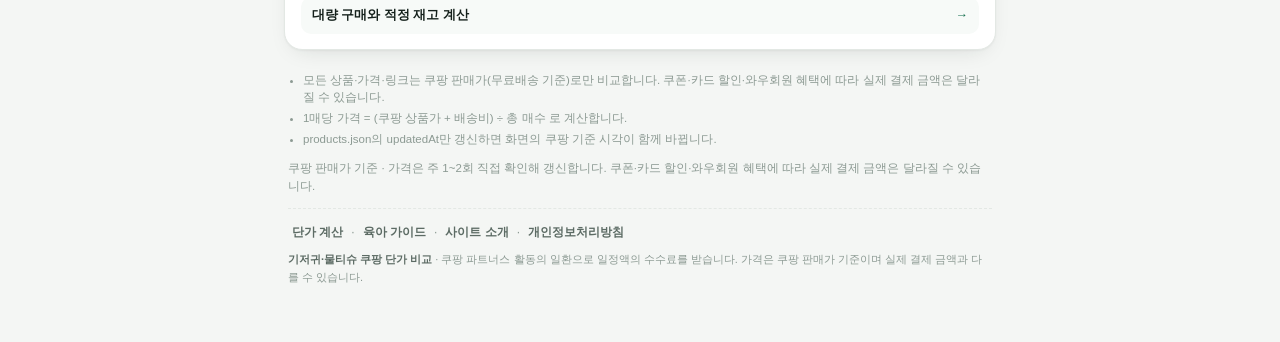
==== commit 1a7590bb: "feat: 쿠팡 제휴 링크 2종 반영(하기스 맥스드라이 밴드 4단계·베베숲 시그니처 위드그린) 및 Vercel Web Analytics 스크립트 추가" ====
--- a/index.html
+++ b/index.html
@@ -60,6 +60,11 @@
   ]
 }
 </script>
+<!-- Vercel Web Analytics -->
+<script>
+  window.va = window.va || function () { (window.vaq = window.vaq || []).push(arguments); };
+</script>
+<script defer src="/_vercel/insights/script.js"></script>
 </head>
 <body>
 <div class="wrap">
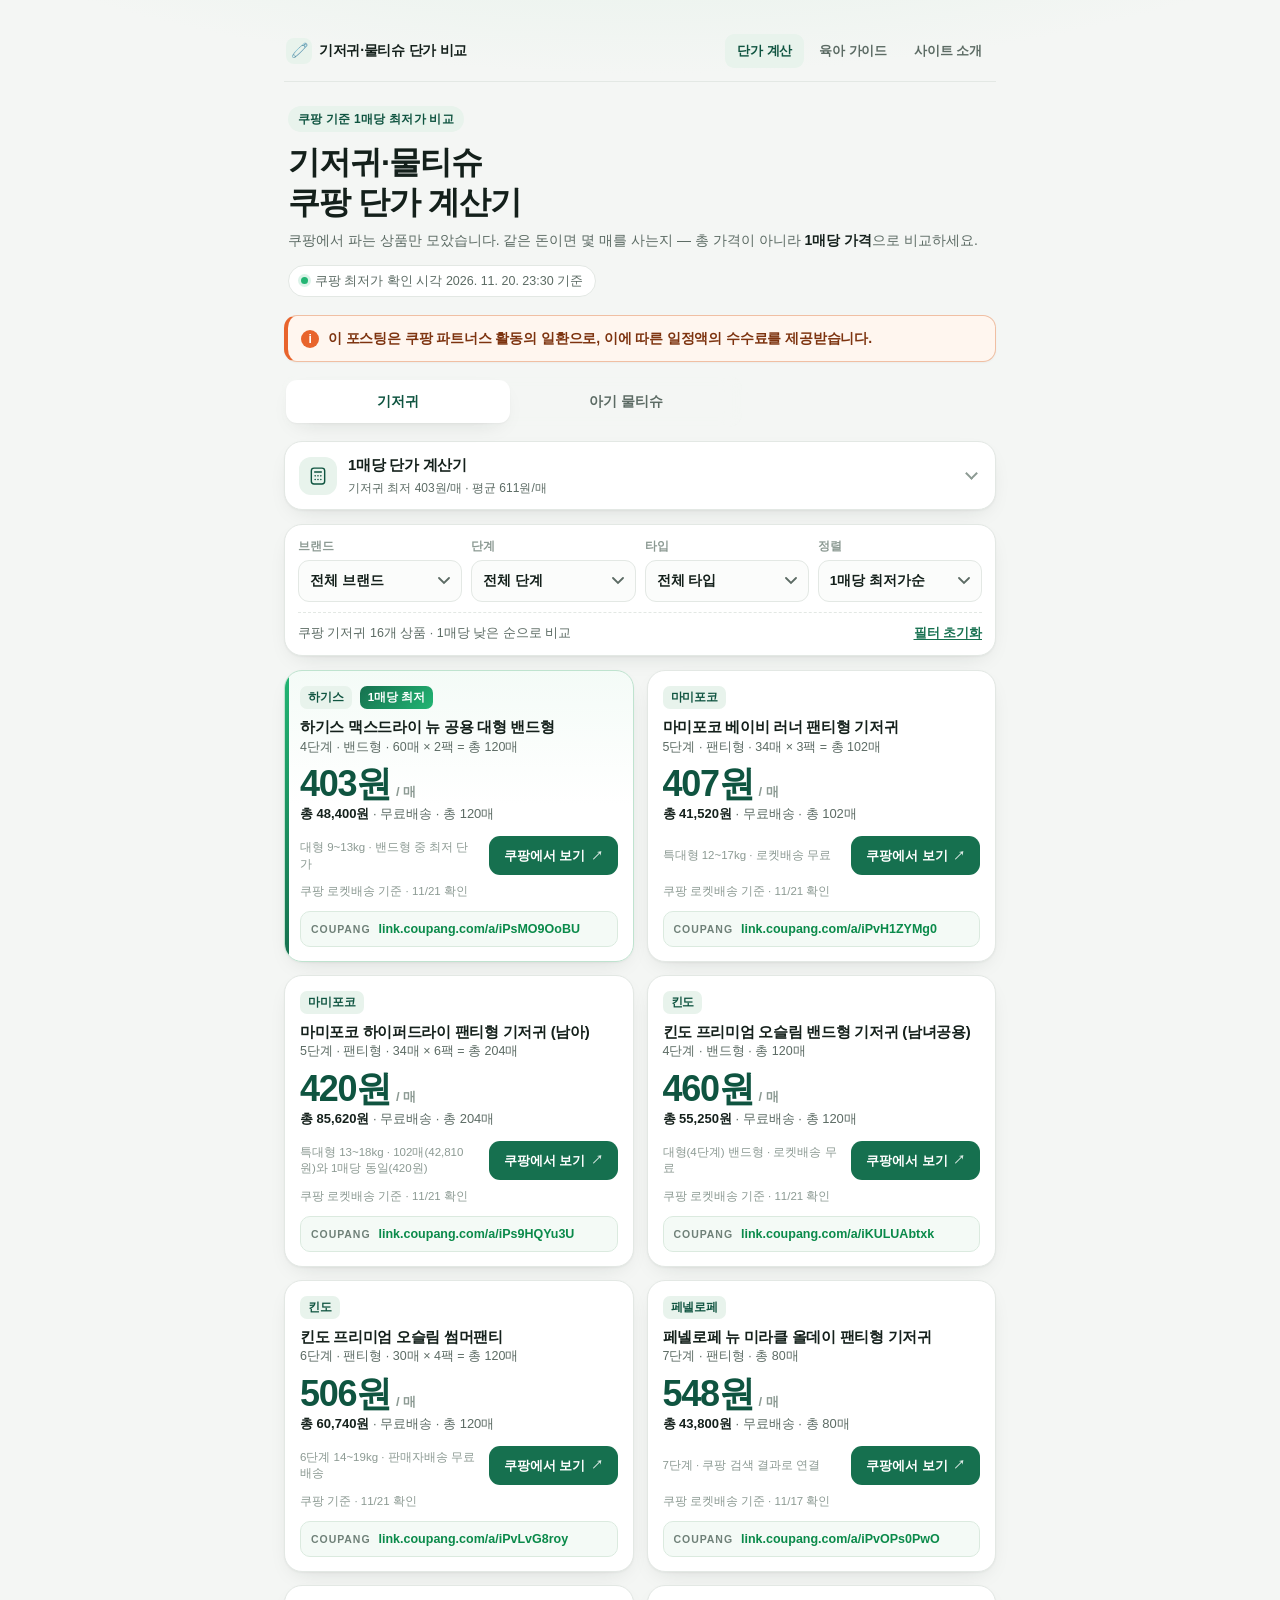
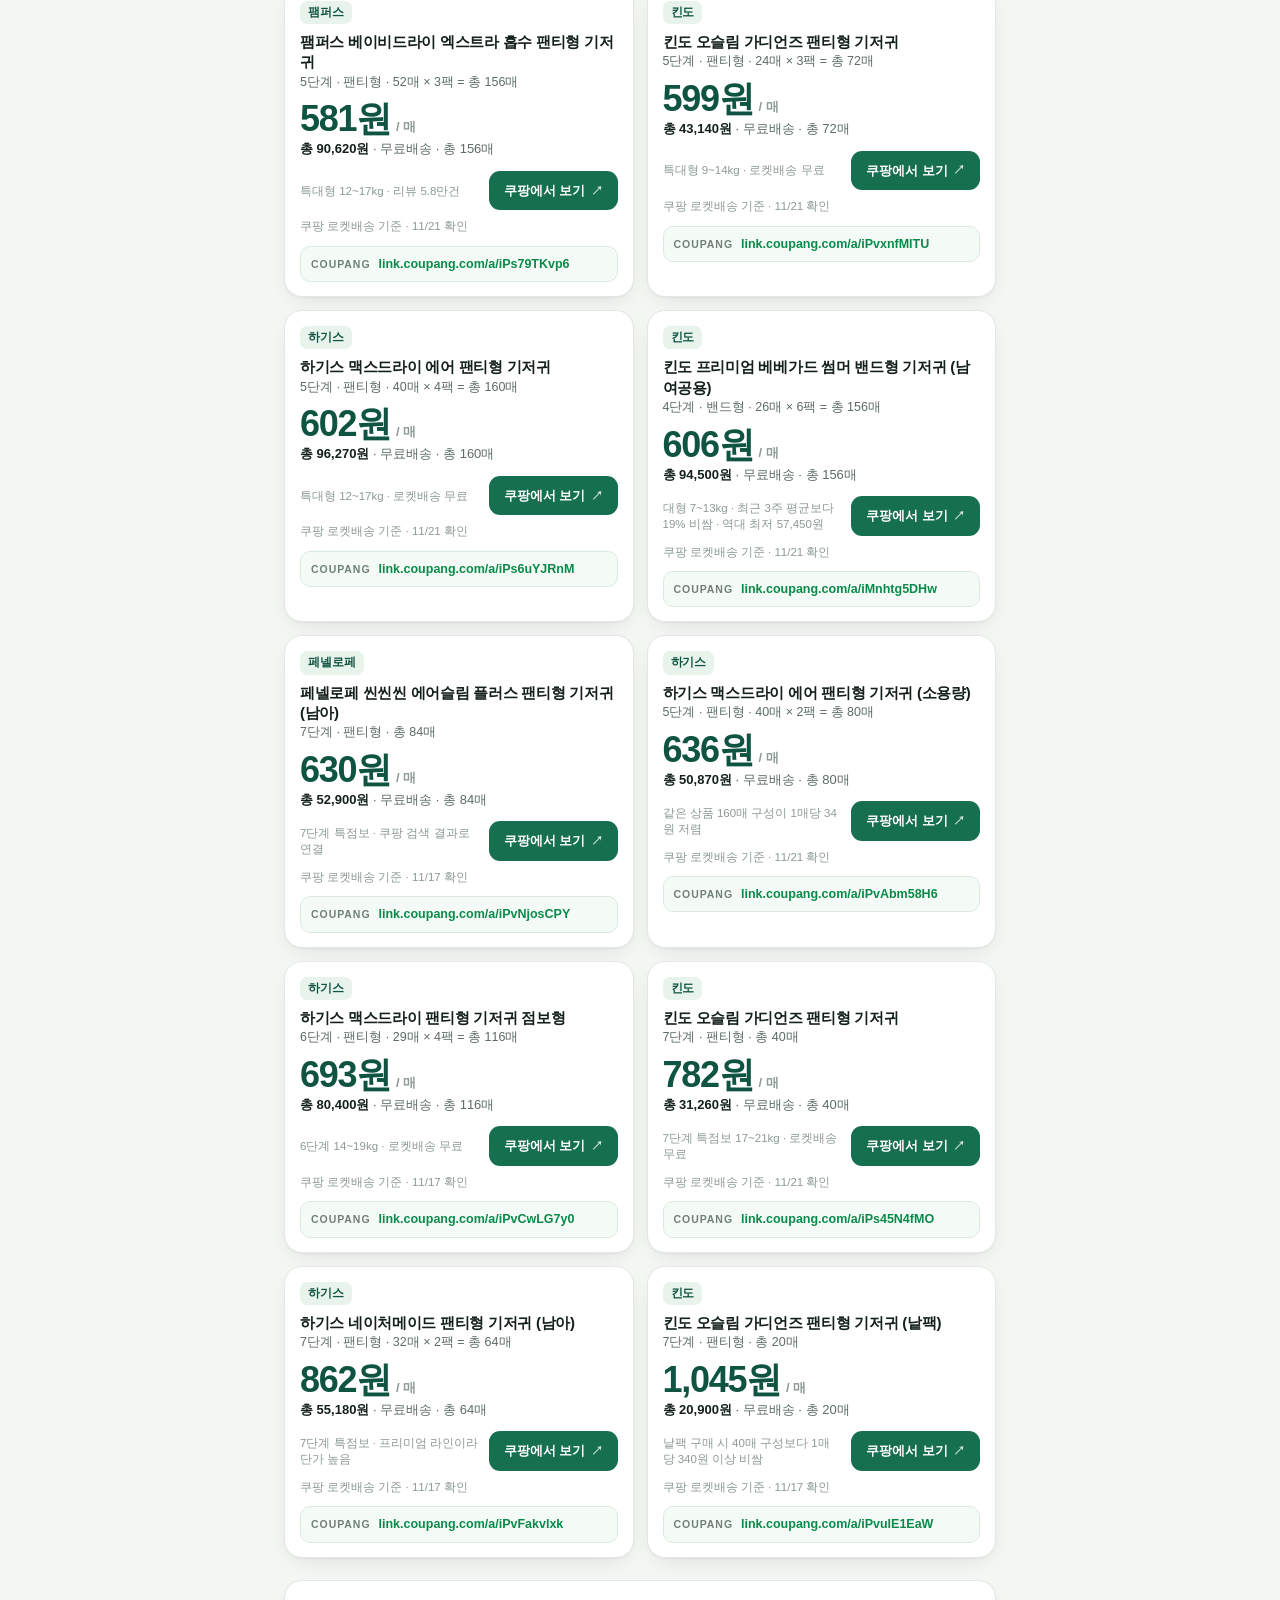
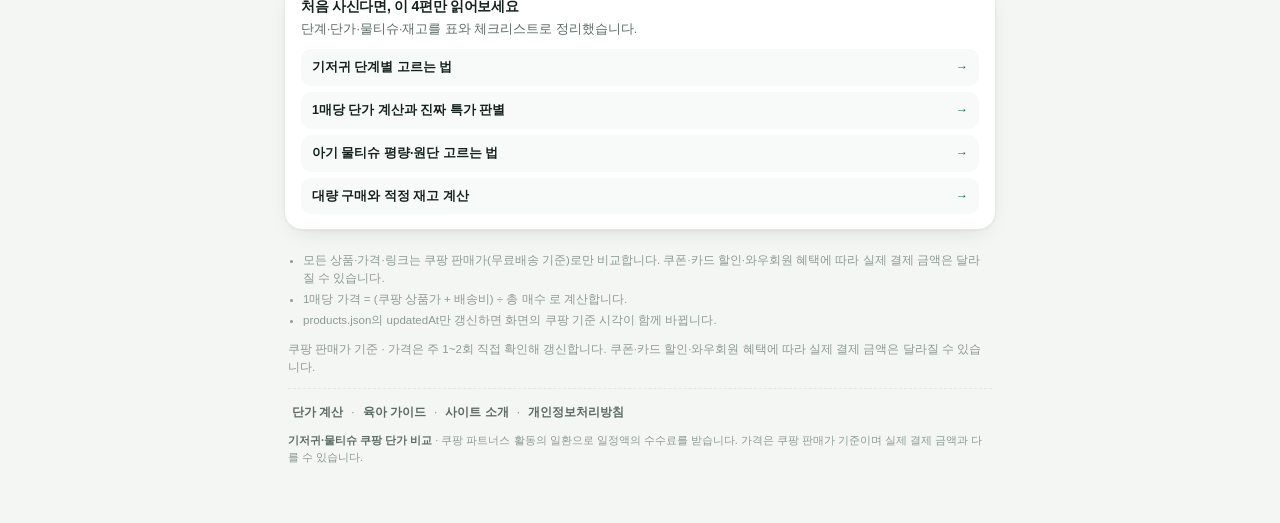
==== commit 53fc1c63: "chore: 네이버 서치어드바이저 소유확인 메타 태그 갱신" ====
--- a/index.html
+++ b/index.html
@@ -8,7 +8,7 @@
 <meta name="keywords" content="기저귀 단가 계산기, 기저귀 1매당 가격, 물티슈 단가 계산, 기저귀 최저가 비교, 쿠팡 기저귀 가격, 킨도 오슬림, 하기스, 팸퍼스, 아기 물티슈 가격" />
 <meta name="robots" content="index,follow,max-image-preview:large" />
 <meta name="google-site-verification" content="WgZFuekXiN2IawhgyNKxCXTxAtob-jbUG807TrkMvac" />
-<meta name="naver-site-verification" content="94057722a672eb5df94083b44a44af405ce519b6" />
+<meta name="naver-site-verification" content="72bfd4f60393daab8332d0a94cd19d2f612465aa" />
 <meta name="theme-color" content="#1f7a5a" />
 <link rel="canonical" href="https://diaper-deals-kr.vercel.app/" />
 
